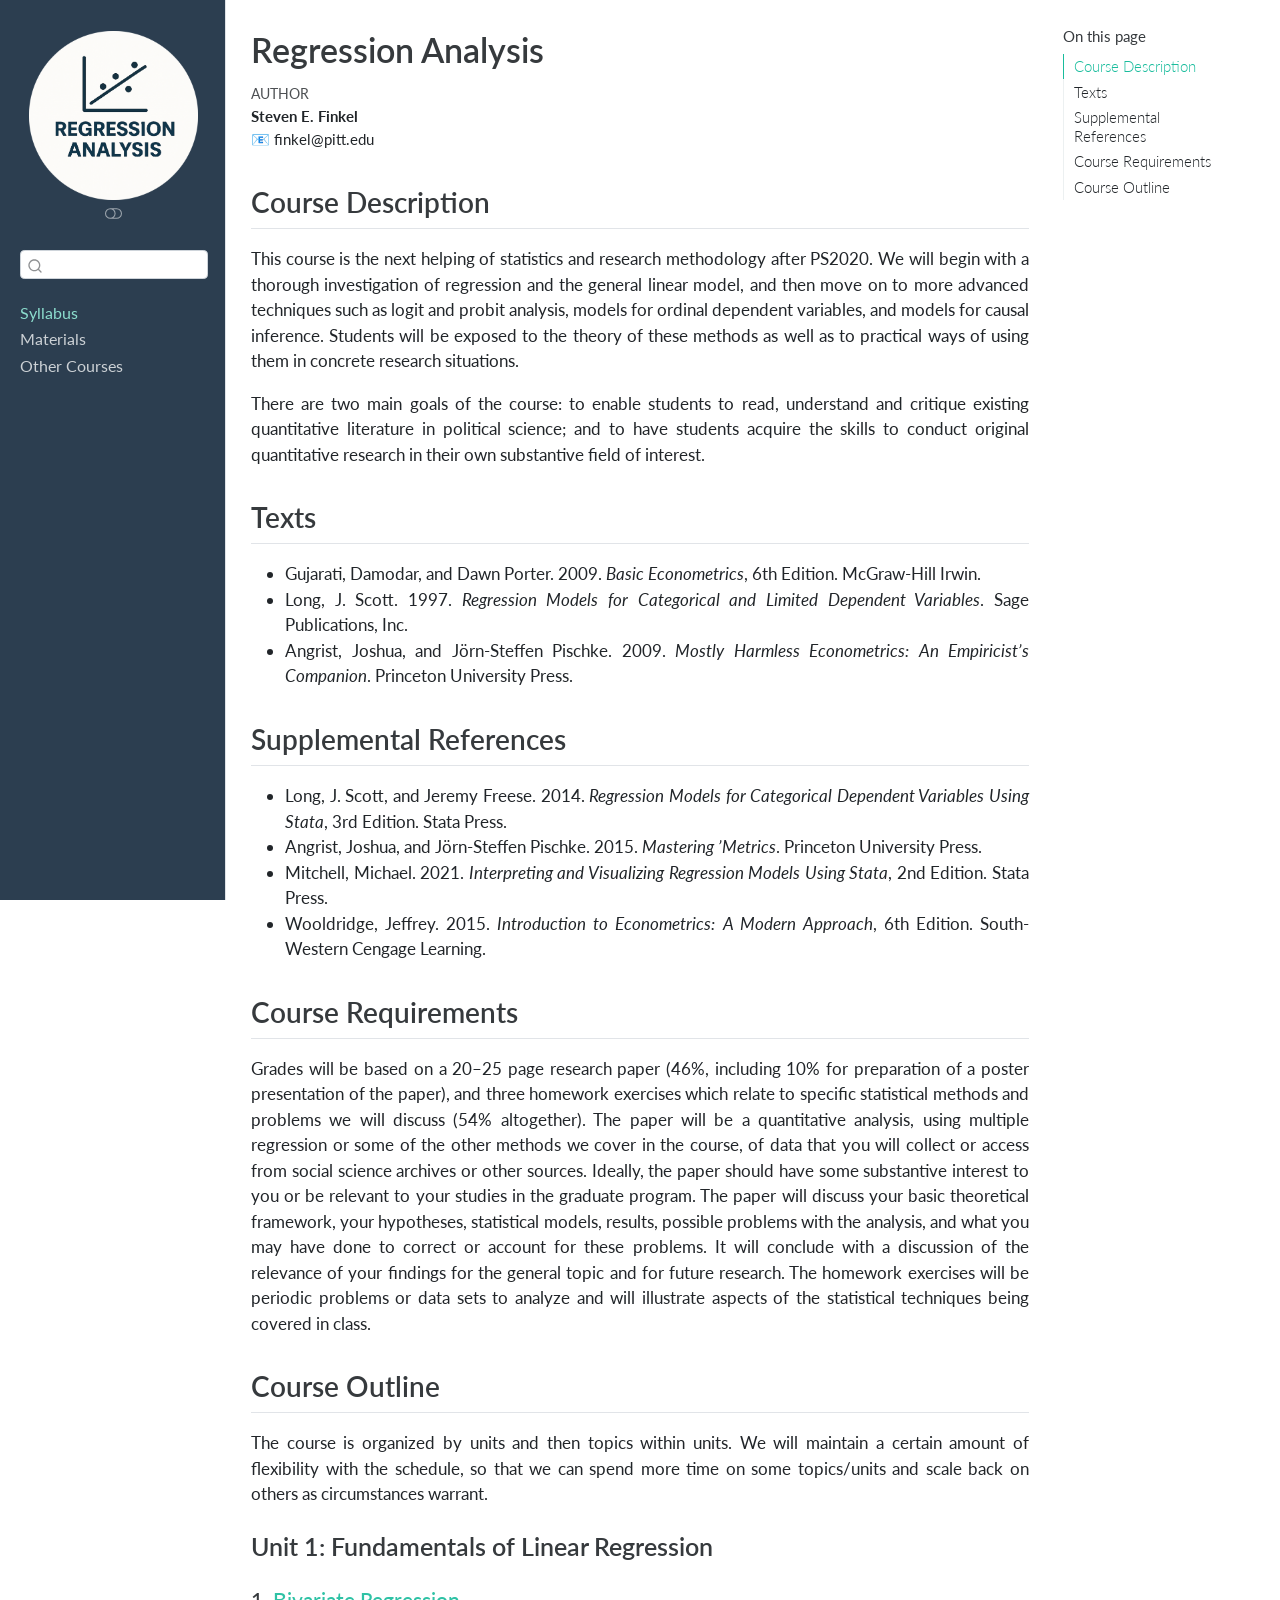
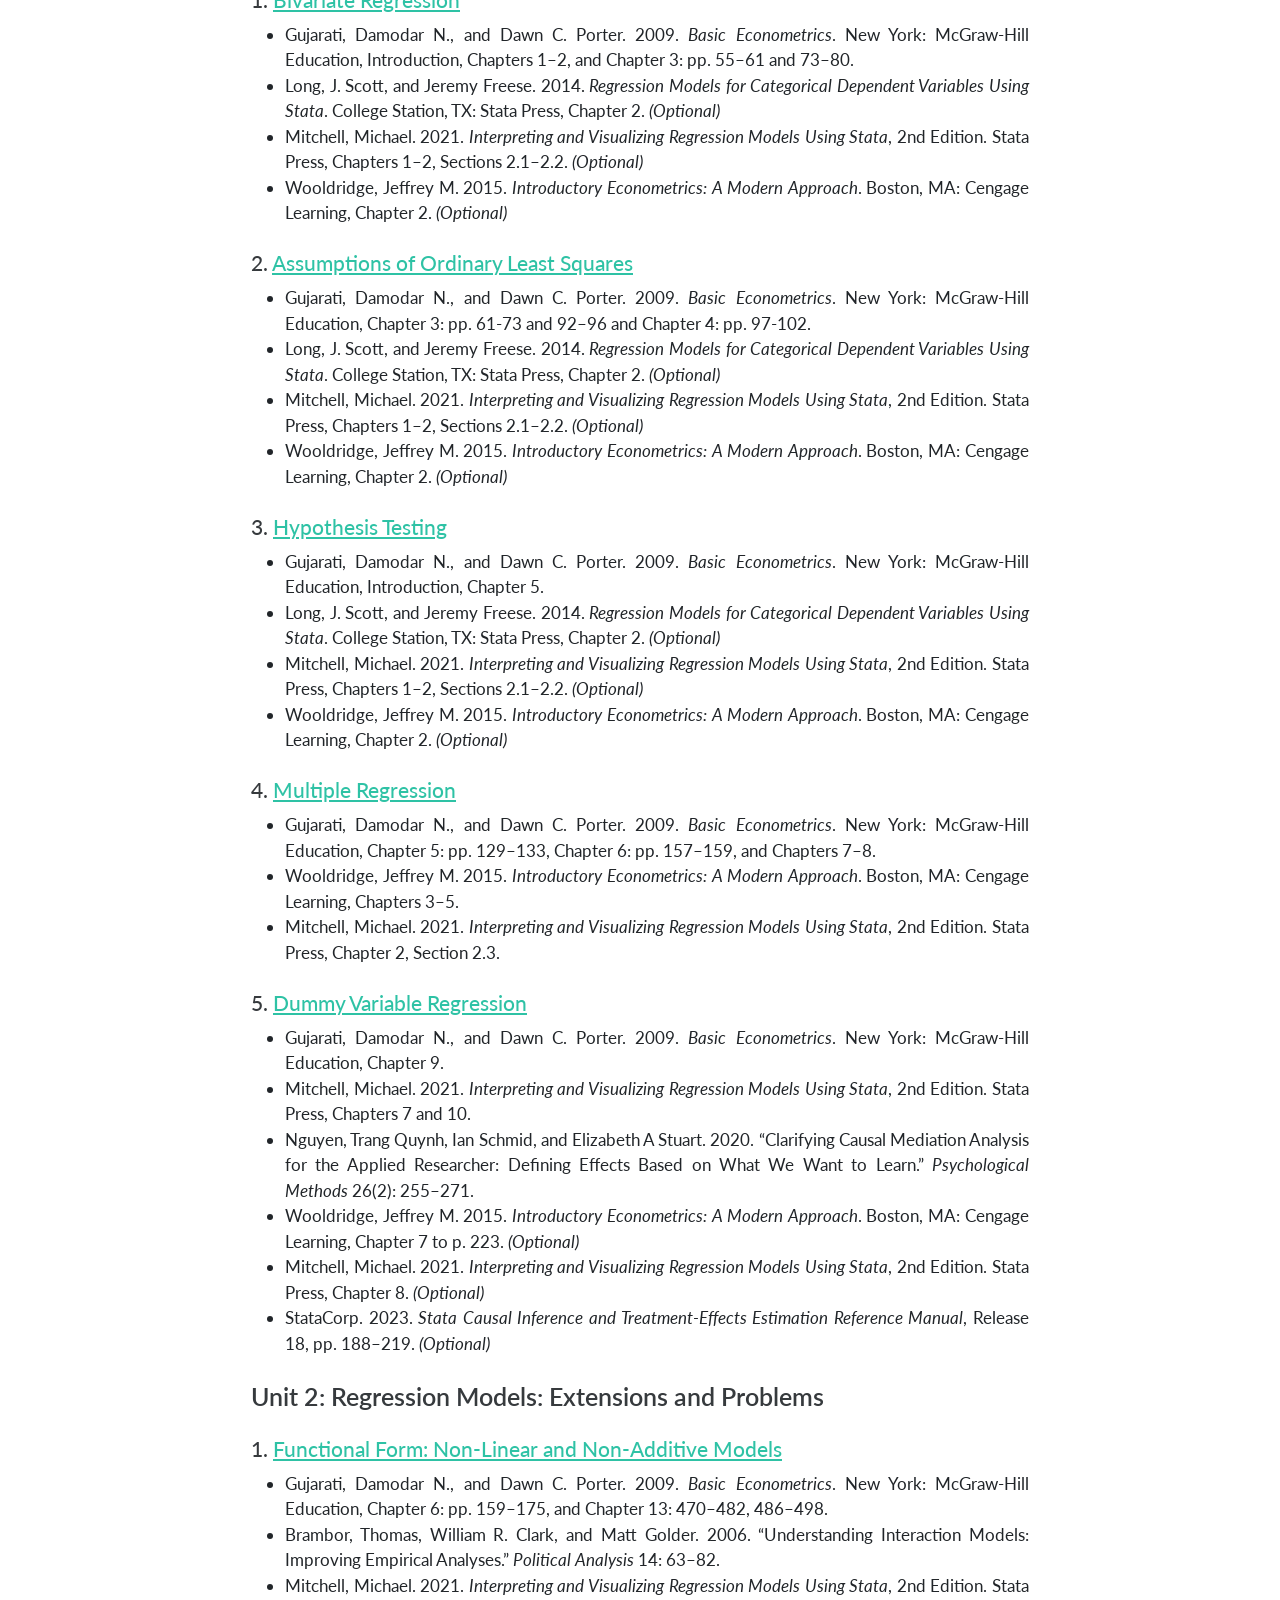
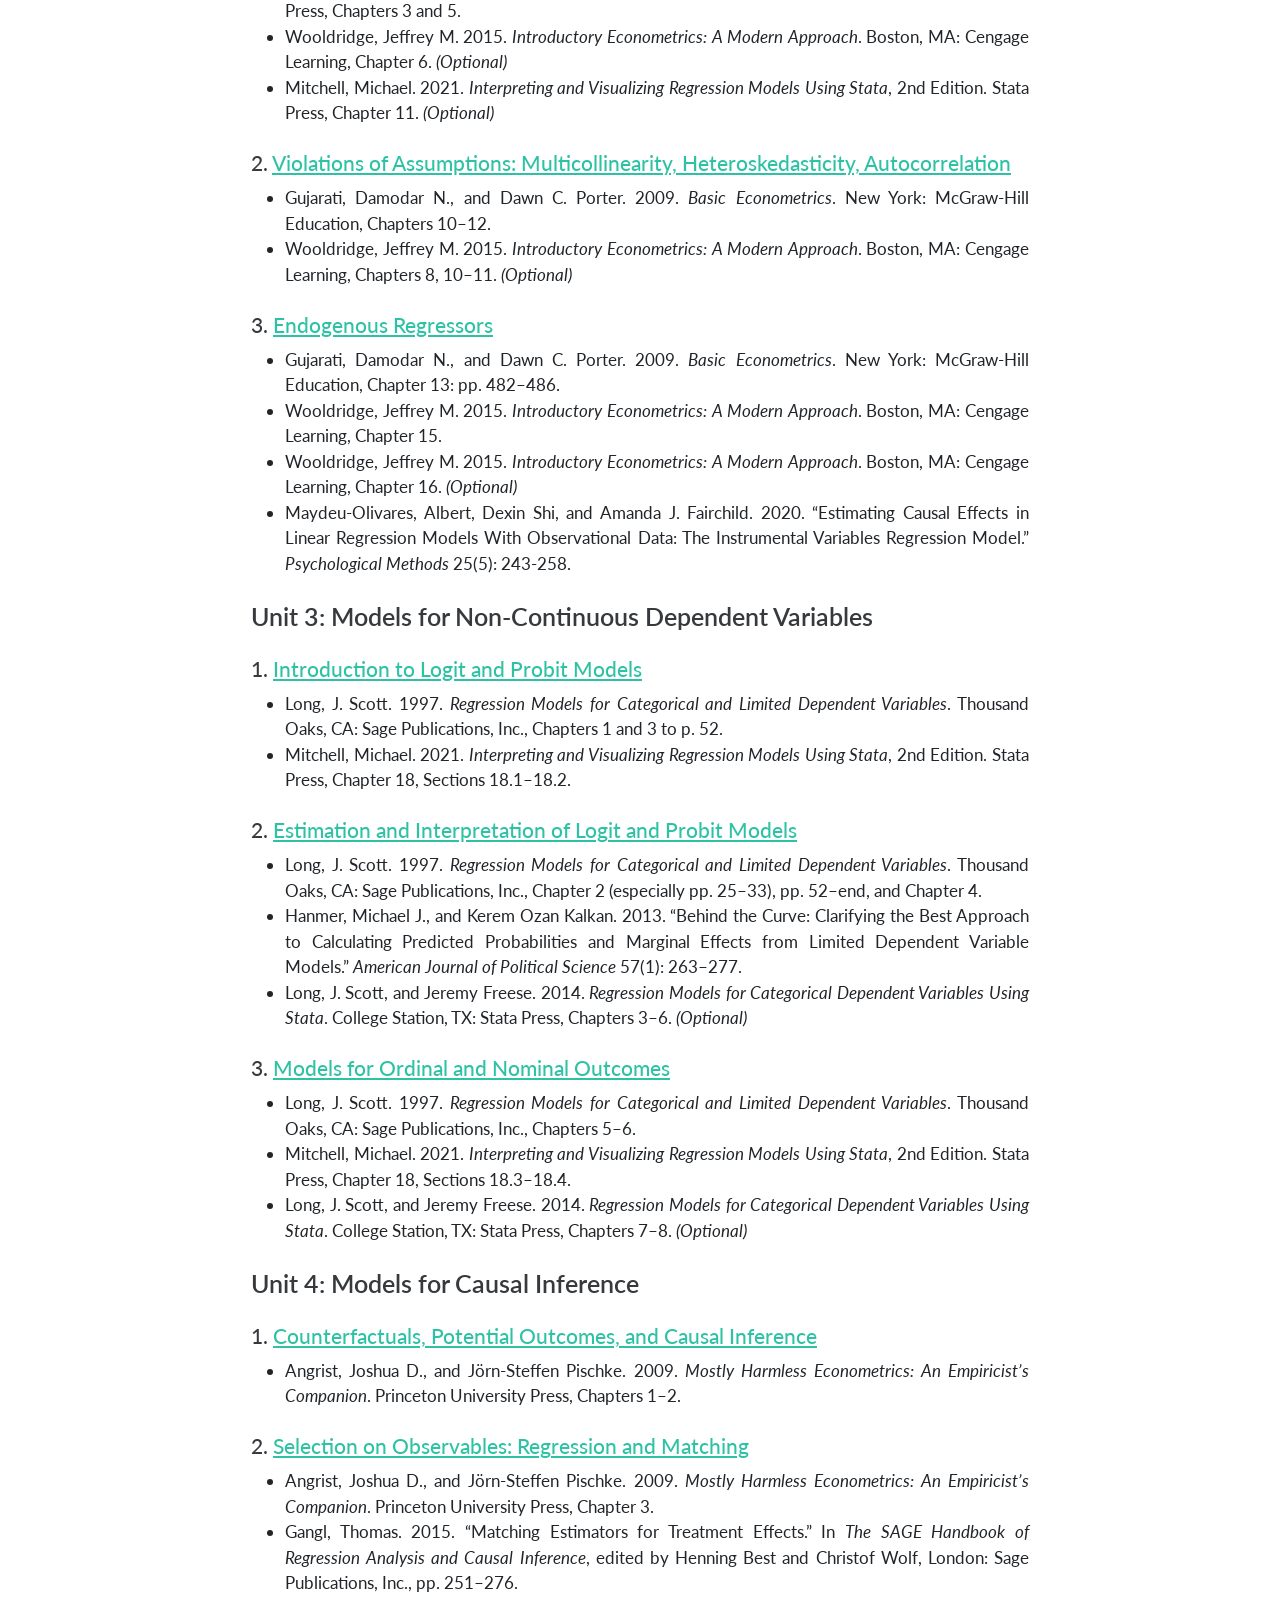
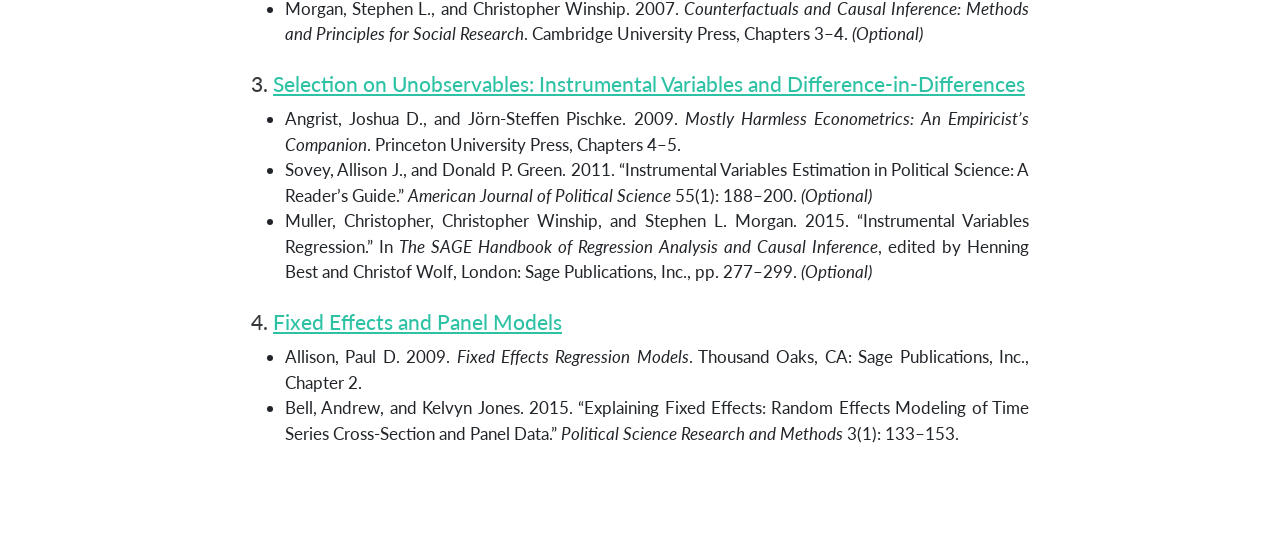
==== docs/index.html @ 77b8e72f "feat: publish course page and materials structure" ====
<!DOCTYPE html>
<html xmlns="http://www.w3.org/1999/xhtml" lang="en" xml:lang="en"><head>

<meta charset="utf-8">
<meta name="generator" content="quarto-1.3.353">

<meta name="viewport" content="width=device-width, initial-scale=1.0, user-scalable=yes">

<meta name="author" content="Steven E. Finkel 📧 finkel@pitt.edu">

<title>Regression Analysis</title>
<style>
code{white-space: pre-wrap;}
span.smallcaps{font-variant: small-caps;}
div.columns{display: flex; gap: min(4vw, 1.5em);}
div.column{flex: auto; overflow-x: auto;}
div.hanging-indent{margin-left: 1.5em; text-indent: -1.5em;}
ul.task-list{list-style: none;}
ul.task-list li input[type="checkbox"] {
  width: 0.8em;
  margin: 0 0.8em 0.2em -1em; /* quarto-specific, see https://github.com/quarto-dev/quarto-cli/issues/4556 */ 
  vertical-align: middle;
}
</style>


<script src="site_libs/quarto-nav/quarto-nav.js"></script>
<script src="site_libs/clipboard/clipboard.min.js"></script>
<script src="site_libs/quarto-search/autocomplete.umd.js"></script>
<script src="site_libs/quarto-search/fuse.min.js"></script>
<script src="site_libs/quarto-search/quarto-search.js"></script>
<meta name="quarto:offset" content="./">
<script src="site_libs/quarto-html/quarto.js"></script>
<script src="site_libs/quarto-html/popper.min.js"></script>
<script src="site_libs/quarto-html/tippy.umd.min.js"></script>
<link href="site_libs/quarto-html/tippy.css" rel="stylesheet">
<link href="site_libs/quarto-html/quarto-syntax-highlighting.css" rel="stylesheet" class="quarto-color-scheme" id="quarto-text-highlighting-styles">
<link href="site_libs/quarto-html/quarto-syntax-highlighting-dark.css" rel="prefetch" class="quarto-color-scheme quarto-color-alternate" id="quarto-text-highlighting-styles">
<script src="site_libs/bootstrap/bootstrap.min.js"></script>
<link href="site_libs/bootstrap/bootstrap-icons.css" rel="stylesheet">
<link href="site_libs/bootstrap/bootstrap.min.css" rel="stylesheet" class="quarto-color-scheme" id="quarto-bootstrap" data-mode="light">
<link href="site_libs/bootstrap/bootstrap-dark.min.css" rel="prefetch" class="quarto-color-scheme quarto-color-alternate" id="quarto-bootstrap" data-mode="dark">
<script id="quarto-search-options" type="application/json">{
  "location": "sidebar",
  "copy-button": false,
  "collapse-after": 3,
  "panel-placement": "start",
  "type": "textbox",
  "limit": 20,
  "language": {
    "search-no-results-text": "No results",
    "search-matching-documents-text": "matching documents",
    "search-copy-link-title": "Copy link to search",
    "search-hide-matches-text": "Hide additional matches",
    "search-more-match-text": "more match in this document",
    "search-more-matches-text": "more matches in this document",
    "search-clear-button-title": "Clear",
    "search-detached-cancel-button-title": "Cancel",
    "search-submit-button-title": "Submit"
  }
}</script>


<link rel="stylesheet" href="styles.css">
</head>

<body class="nav-sidebar docked">

<div id="quarto-search-results"></div>
  <header id="quarto-header" class="headroom fixed-top">
  <nav class="quarto-secondary-nav">
    <div class="container-fluid d-flex">
      <button type="button" class="quarto-btn-toggle btn" data-bs-toggle="collapse" data-bs-target="#quarto-sidebar,#quarto-sidebar-glass" aria-controls="quarto-sidebar" aria-expanded="false" aria-label="Toggle sidebar navigation" onclick="if (window.quartoToggleHeadroom) { window.quartoToggleHeadroom(); }">
        <i class="bi bi-layout-text-sidebar-reverse"></i>
      </button>
      <nav class="quarto-page-breadcrumbs" aria-label="breadcrumb"><ol class="breadcrumb"><li class="breadcrumb-item"><a href="./syllabus.html">Syllabus</a></li></ol></nav>
      <a class="flex-grow-1" role="button" data-bs-toggle="collapse" data-bs-target="#quarto-sidebar,#quarto-sidebar-glass" aria-controls="quarto-sidebar" aria-expanded="false" aria-label="Toggle sidebar navigation" onclick="if (window.quartoToggleHeadroom) { window.quartoToggleHeadroom(); }">      
      </a>
      <button type="button" class="btn quarto-search-button" aria-label="Search" onclick="window.quartoOpenSearch();">
        <i class="bi bi-search"></i>
      </button>
    </div>
  </nav>
</header>
<!-- content -->
<div id="quarto-content" class="quarto-container page-columns page-rows-contents page-layout-full">
<!-- sidebar -->
  <nav id="quarto-sidebar" class="sidebar collapse collapse-horizontal sidebar-navigation docked overflow-auto">
    <div class="pt-lg-2 mt-2 text-center sidebar-header">
      <a href="./index.html" class="sidebar-logo-link">
      <img src="./images/ps2030_logo-modified.png" alt="" class="sidebar-logo py-0 d-lg-inline d-none">
      </a>
      <div class="sidebar-tools-main">
  <a href="" class="quarto-color-scheme-toggle quarto-navigation-tool  px-1" onclick="window.quartoToggleColorScheme(); return false;" title="Toggle dark mode"><i class="bi"></i></a>
</div>
      </div>
        <div class="mt-2 flex-shrink-0 align-items-center">
        <div class="sidebar-search">
        <div id="quarto-search" class="" title="Search"></div>
        </div>
        </div>
    <div class="sidebar-menu-container"> 
    <ul class="list-unstyled mt-1">
        <li class="sidebar-item">
  <div class="sidebar-item-container"> 
  <a href="./syllabus.html" class="sidebar-item-text sidebar-link active">
 <span class="menu-text">Syllabus</span></a>
  </div>
</li>
        <li class="sidebar-item">
  <div class="sidebar-item-container"> 
  <a href="./materials.html" class="sidebar-item-text sidebar-link">
 <span class="menu-text">Materials</span></a>
  </div>
</li>
        <li class="sidebar-item">
  <div class="sidebar-item-container"> 
  <a href="https://finkel-s.github.io/teaching.html" class="sidebar-item-text sidebar-link">
 <span class="menu-text">Other Courses</span></a>
  </div>
</li>
    </ul>
    </div>
</nav>
<div id="quarto-sidebar-glass" data-bs-toggle="collapse" data-bs-target="#quarto-sidebar,#quarto-sidebar-glass"></div>
<!-- margin-sidebar -->
    <div id="quarto-margin-sidebar" class="sidebar margin-sidebar">
        <nav id="TOC" role="doc-toc" class="toc-active">
    <h2 id="toc-title">On this page</h2>
   
  <ul class="collapse">
  <li><a href="#course-description" id="toc-course-description" class="nav-link active" data-scroll-target="#course-description">Course Description</a></li>
  <li><a href="#texts" id="toc-texts" class="nav-link" data-scroll-target="#texts">Texts</a></li>
  <li><a href="#supplemental-references" id="toc-supplemental-references" class="nav-link" data-scroll-target="#supplemental-references">Supplemental References</a></li>
  <li><a href="#course-requirements" id="toc-course-requirements" class="nav-link" data-scroll-target="#course-requirements">Course Requirements</a></li>
  <li><a href="#course-outline" id="toc-course-outline" class="nav-link" data-scroll-target="#course-outline">Course Outline</a></li>
  </ul>
</nav>
    </div>
<!-- main -->
<main class="content column-body" id="quarto-document-content">

<header id="title-block-header" class="quarto-title-block default">
<div class="quarto-title">
<h1 class="title">Regression Analysis</h1>
</div>



<div class="quarto-title-meta">

    <div>
    <div class="quarto-title-meta-heading">Author</div>
    <div class="quarto-title-meta-contents">
             <p><a href="https://finkel-s.github.io/about.html" target="_blank"><strong>Steven E. Finkel</strong></a><br><a href="mailto:finkel@pitt.edu">📧 finkel@pitt.edu</a> </p>
          </div>
  </div>
    
  
    
  </div>
  

</header>

<section id="course-description" class="level2">
<h2 data-anchor-id="course-description">Course Description</h2>
<div class="justify-text">
<p>This course is the next helping of statistics and research methodology after PS2020. We will begin with a thorough investigation of regression and the general linear model, and then move on to more advanced techniques such as logit and probit analysis, models for ordinal dependent variables, and models for causal inference. Students will be exposed to the theory of these methods as well as to practical ways of using them in concrete research situations.</p>
<p>There are two main goals of the course: to enable students to read, understand and critique existing quantitative literature in political science; and to have students acquire the skills to conduct original quantitative research in their own substantive field of interest.</p>
</div>
</section>
<section id="texts" class="level2">
<h2 data-anchor-id="texts">Texts</h2>
<div class="justify-text">
<ul>
<li>Gujarati, Damodar, and Dawn Porter. 2009. <em>Basic Econometrics</em>, 6th Edition. McGraw-Hill Irwin.</li>
<li>Long, J. Scott. 1997. <em>Regression Models for Categorical and Limited Dependent Variables</em>. Sage Publications, Inc.</li>
<li>Angrist, Joshua, and Jörn-Steffen Pischke. 2009. <em>Mostly Harmless Econometrics: An Empiricist’s Companion</em>. Princeton University Press.</li>
</ul>
</div>
</section>
<section id="supplemental-references" class="level2">
<h2 data-anchor-id="supplemental-references">Supplemental References</h2>
<div class="justify-text">
<ul>
<li>Long, J. Scott, and Jeremy Freese. 2014. <em>Regression Models for Categorical Dependent Variables Using Stata</em>, 3rd Edition. Stata Press.</li>
<li>Angrist, Joshua, and Jörn-Steffen Pischke. 2015. <em>Mastering ’Metrics</em>. Princeton University Press.</li>
<li>Mitchell, Michael. 2021. <em>Interpreting and Visualizing Regression Models Using Stata</em>, 2nd Edition. Stata Press.</li>
<li>Wooldridge, Jeffrey. 2015. <em>Introduction to Econometrics: A Modern Approach</em>, 6th Edition. South-Western Cengage Learning.</li>
</ul>
</div>
</section>
<section id="course-requirements" class="level2">
<h2 data-anchor-id="course-requirements">Course Requirements</h2>
<div class="justify-text">
<p>Grades will be based on a 20–25 page research paper (46%, including 10% for preparation of a poster presentation of the paper), and three homework exercises which relate to specific statistical methods and problems we will discuss (54% altogether). The paper will be a quantitative analysis, using multiple regression or some of the other methods we cover in the course, of data that you will collect or access from social science archives or other sources. Ideally, the paper should have some substantive interest to you or be relevant to your studies in the graduate program. The paper will discuss your basic theoretical framework, your hypotheses, statistical models, results, possible problems with the analysis, and what you may have done to correct or account for these problems. It will conclude with a discussion of the relevance of your findings for the general topic and for future research. The homework exercises will be periodic problems or data sets to analyze and will illustrate aspects of the statistical techniques being covered in class.</p>
</div>
</section>
<section id="course-outline" class="level2">
<h2 data-anchor-id="course-outline">Course Outline</h2>
<div class="justify-text">
<p>The course is organized by units and then topics within units. We will maintain a certain amount of flexibility with the schedule, so that we can spend more time on some topics/units and scale back on others as circumstances warrant.</p>
<section id="unit-1-fundamentals-of-linear-regression" class="level3">
<h3 data-anchor-id="unit-1-fundamentals-of-linear-regression">Unit 1: Fundamentals of Linear Regression</h3>
<section id="bivariate-regression" class="level4">
<h4 data-anchor-id="bivariate-regression">1. <a href="materials.html#bivariate-regression">Bivariate Regression</a></h4>
<ul>
<li>Gujarati, Damodar N., and Dawn C. Porter. 2009. <em>Basic Econometrics</em>. New York: McGraw-Hill Education, Introduction, Chapters 1–2, and Chapter 3: pp.&nbsp;55–61 and 73–80.&nbsp;</li>
<li>Long, J. Scott, and Jeremy Freese. 2014. <em>Regression Models for Categorical Dependent Variables Using Stata</em>. College Station, TX: Stata Press, Chapter 2. <em>(Optional)</em><br>
</li>
<li>Mitchell, Michael. 2021. <em>Interpreting and Visualizing Regression Models Using Stata</em>, 2nd Edition. Stata Press, Chapters 1–2, Sections 2.1–2.2. <em>(Optional)</em><br>
</li>
<li>Wooldridge, Jeffrey M. 2015. <em>Introductory Econometrics: A Modern Approach</em>. Boston, MA: Cengage Learning, Chapter 2. <em>(Optional)</em></li>
</ul>
</section>
<section id="assumptions-of-ordinary-least-squares" class="level4">
<h4 data-anchor-id="assumptions-of-ordinary-least-squares">2. <a href="materials.html#ols-assumptions">Assumptions of Ordinary Least Squares</a></h4>
<ul>
<li>Gujarati, Damodar N., and Dawn C. Porter. 2009. <em>Basic Econometrics</em>. New York: McGraw-Hill Education, Chapter 3: pp.&nbsp;61-73 and 92–96 and Chapter 4: pp.&nbsp;97-102.<br>
</li>
<li>Long, J. Scott, and Jeremy Freese. 2014. <em>Regression Models for Categorical Dependent Variables Using Stata</em>. College Station, TX: Stata Press, Chapter 2. <em>(Optional)</em><br>
</li>
<li>Mitchell, Michael. 2021. <em>Interpreting and Visualizing Regression Models Using Stata</em>, 2nd Edition. Stata Press, Chapters 1–2, Sections 2.1–2.2. <em>(Optional)</em><br>
</li>
<li>Wooldridge, Jeffrey M. 2015. <em>Introductory Econometrics: A Modern Approach</em>. Boston, MA: Cengage Learning, Chapter 2. <em>(Optional)</em></li>
</ul>
</section>
<section id="hypothesis-testing" class="level4">
<h4 data-anchor-id="hypothesis-testing">3. <a href="materials.html#hypothesis-testing">Hypothesis Testing</a></h4>
<ul>
<li>Gujarati, Damodar N., and Dawn C. Porter. 2009. <em>Basic Econometrics</em>. New York: McGraw-Hill Education, Introduction, Chapter 5.<br>
</li>
<li>Long, J. Scott, and Jeremy Freese. 2014. <em>Regression Models for Categorical Dependent Variables Using Stata</em>. College Station, TX: Stata Press, Chapter 2. <em>(Optional)</em><br>
</li>
<li>Mitchell, Michael. 2021. <em>Interpreting and Visualizing Regression Models Using Stata</em>, 2nd Edition. Stata Press, Chapters 1–2, Sections 2.1–2.2. <em>(Optional)</em><br>
</li>
<li>Wooldridge, Jeffrey M. 2015. <em>Introductory Econometrics: A Modern Approach</em>. Boston, MA: Cengage Learning, Chapter 2. <em>(Optional)</em></li>
</ul>
</section>
<section id="multiple-regression" class="level4">
<h4 data-anchor-id="multiple-regression">4. <a href="materials.html#multiple-regression">Multiple Regression</a></h4>
<ul>
<li>Gujarati, Damodar N., and Dawn C. Porter. 2009. <em>Basic Econometrics</em>. New York: McGraw-Hill Education, Chapter 5: pp.&nbsp;129–133, Chapter 6: pp.&nbsp;157–159, and Chapters 7–8.&nbsp;</li>
<li>Wooldridge, Jeffrey M. 2015. <em>Introductory Econometrics: A Modern Approach</em>. Boston, MA: Cengage Learning, Chapters 3–5.&nbsp;</li>
<li>Mitchell, Michael. 2021. <em>Interpreting and Visualizing Regression Models Using Stata</em>, 2nd Edition. Stata Press, Chapter 2, Section 2.3.</li>
</ul>
</section>
<section id="dummy-variable-regression" class="level4">
<h4 data-anchor-id="dummy-variable-regression">5. <a href="materials.html#dummy-variable-regression">Dummy Variable Regression</a></h4>
<ul>
<li>Gujarati, Damodar N., and Dawn C. Porter. 2009. <em>Basic Econometrics</em>. New York: McGraw-Hill Education, Chapter 9.&nbsp;</li>
<li>Mitchell, Michael. 2021. <em>Interpreting and Visualizing Regression Models Using Stata</em>, 2nd Edition. Stata Press, Chapters 7 and 10.&nbsp;</li>
<li>Nguyen, Trang Quynh, Ian Schmid, and Elizabeth A Stuart. 2020. “Clarifying Causal Mediation Analysis for the Applied Researcher: Defining Effects Based on What We Want to Learn.” <em>Psychological Methods</em> 26(2): 255–271.&nbsp;</li>
<li>Wooldridge, Jeffrey M. 2015. <em>Introductory Econometrics: A Modern Approach</em>. Boston, MA: Cengage Learning, Chapter 7 to p.&nbsp;223. <em>(Optional)</em>&nbsp;</li>
<li>Mitchell, Michael. 2021. <em>Interpreting and Visualizing Regression Models Using Stata</em>, 2nd Edition. Stata Press, Chapter 8. <em>(Optional)</em>&nbsp;</li>
<li>StataCorp. 2023. <em>Stata Causal Inference and Treatment-Effects Estimation Reference Manual</em>, Release 18, pp.&nbsp;188–219. <em>(Optional)</em></li>
</ul>
</section>
</section>
<section id="unit-2-regression-models-extensions-and-problems" class="level3">
<h3 data-anchor-id="unit-2-regression-models-extensions-and-problems">Unit 2: Regression Models: Extensions and Problems</h3>
<section id="functional-form-non-linear-and-non-additive-models" class="level4">
<h4 data-anchor-id="functional-form-non-linear-and-non-additive-models">1. <a href="materials.html#functional-form">Functional Form: Non-Linear and Non-Additive Models</a></h4>
<ul>
<li>Gujarati, Damodar N., and Dawn C. Porter. 2009. <em>Basic Econometrics</em>. New York: McGraw-Hill Education, Chapter 6: pp.&nbsp;159–175, and Chapter 13: 470–482, 486–498.<br>
</li>
<li>Brambor, Thomas, William R. Clark, and Matt Golder. 2006. “Understanding Interaction Models: Improving Empirical Analyses.” <em>Political Analysis</em> 14: 63–82.&nbsp;</li>
<li>Mitchell, Michael. 2021. <em>Interpreting and Visualizing Regression Models Using Stata</em>, 2nd Edition. Stata Press, Chapters 3 and 5.&nbsp;</li>
<li>Wooldridge, Jeffrey M. 2015. <em>Introductory Econometrics: A Modern Approach</em>. Boston, MA: Cengage Learning, Chapter 6. <em>(Optional)</em>&nbsp;</li>
<li>Mitchell, Michael. 2021. <em>Interpreting and Visualizing Regression Models Using Stata</em>, 2nd Edition. Stata Press, Chapter 11. <em>(Optional)</em></li>
</ul>
</section>
<section id="violations-of-assumptions-multicollinearity-heteroskedasticity-autocorrelation" class="level4">
<h4 data-anchor-id="violations-of-assumptions-multicollinearity-heteroskedasticity-autocorrelation">2. <a href="materials.html#violations-of-assumptions">Violations of Assumptions: Multicollinearity, Heteroskedasticity, Autocorrelation</a></h4>
<ul>
<li>Gujarati, Damodar N., and Dawn C. Porter. 2009. <em>Basic Econometrics</em>. New York: McGraw-Hill Education, Chapters 10–12.&nbsp;</li>
<li>Wooldridge, Jeffrey M. 2015. <em>Introductory Econometrics: A Modern Approach</em>. Boston, MA: Cengage Learning, Chapters 8, 10–11. <em>(Optional)</em></li>
</ul>
</section>
<section id="endogenous-regressors" class="level4">
<h4 data-anchor-id="endogenous-regressors">3. <a href="materials.html#endogenous-regressors">Endogenous Regressors</a></h4>
<ul>
<li>Gujarati, Damodar N., and Dawn C. Porter. 2009. <em>Basic Econometrics</em>. New York: McGraw-Hill Education, Chapter 13: pp.&nbsp;482–486.&nbsp;<br>
</li>
<li>Wooldridge, Jeffrey M. 2015. <em>Introductory Econometrics: A Modern Approach</em>. Boston, MA: Cengage Learning, Chapter 15.&nbsp;</li>
<li>Wooldridge, Jeffrey M. 2015. <em>Introductory Econometrics: A Modern Approach</em>. Boston, MA: Cengage Learning, Chapter 16. <em>(Optional)</em>&nbsp;</li>
<li>Maydeu-Olivares, Albert, Dexin Shi, and Amanda J. Fairchild. 2020. “Estimating Causal Effects in Linear Regression Models With Observational Data: The Instrumental Variables Regression Model.” <em>Psychological Methods</em> 25(5): 243-258.</li>
</ul>
</section>
</section>
<section id="unit-3-models-for-non-continuous-dependent-variables" class="level3">
<h3 data-anchor-id="unit-3-models-for-non-continuous-dependent-variables">Unit 3: Models for Non-Continuous Dependent Variables</h3>
<section id="introduction-to-logit-and-probit-models" class="level4">
<h4 data-anchor-id="introduction-to-logit-and-probit-models">1. <a href="materials.html#logit-probit-intro">Introduction to Logit and Probit Models</a></h4>
<ul>
<li>Long, J. Scott. 1997. <em>Regression Models for Categorical and Limited Dependent Variables</em>. Thousand Oaks, CA: Sage Publications, Inc., Chapters 1 and 3 to p.&nbsp;52.&nbsp;</li>
<li>Mitchell, Michael. 2021. <em>Interpreting and Visualizing Regression Models Using Stata</em>, 2nd Edition. Stata Press, Chapter 18, Sections 18.1–18.2.</li>
</ul>
</section>
<section id="estimation-and-interpretation-of-logit-and-probit-models" class="level4">
<h4 data-anchor-id="estimation-and-interpretation-of-logit-and-probit-models">2. <a href="materials.html#logit-probit-interpretation">Estimation and Interpretation of Logit and Probit Models</a></h4>
<ul>
<li>Long, J. Scott. 1997. <em>Regression Models for Categorical and Limited Dependent Variables</em>. Thousand Oaks, CA: Sage Publications, Inc., Chapter 2 (especially pp.&nbsp;25–33), pp.&nbsp;52–end, and Chapter 4.&nbsp;</li>
<li>Hanmer, Michael J., and Kerem Ozan Kalkan. 2013. “Behind the Curve: Clarifying the Best Approach to Calculating Predicted Probabilities and Marginal Effects from Limited Dependent Variable Models.” <em>American Journal of Political Science</em> 57(1): 263–277.&nbsp;</li>
<li>Long, J. Scott, and Jeremy Freese. 2014. <em>Regression Models for Categorical Dependent Variables Using Stata</em>. College Station, TX: Stata Press, Chapters 3–6. <em>(Optional)</em></li>
</ul>
</section>
<section id="models-for-ordinal-and-nominal-outcomes" class="level4">
<h4 data-anchor-id="models-for-ordinal-and-nominal-outcomes">3. <a href="materials.html#ordinal-nominal">Models for Ordinal and Nominal Outcomes</a></h4>
<ul>
<li>Long, J. Scott. 1997. <em>Regression Models for Categorical and Limited Dependent Variables</em>. Thousand Oaks, CA: Sage Publications, Inc., Chapters 5–6.&nbsp;</li>
<li>Mitchell, Michael. 2021. <em>Interpreting and Visualizing Regression Models Using Stata</em>, 2nd Edition. Stata Press, Chapter 18, Sections 18.3–18.4.&nbsp;</li>
<li>Long, J. Scott, and Jeremy Freese. 2014. <em>Regression Models for Categorical Dependent Variables Using Stata</em>. College Station, TX: Stata Press, Chapters 7–8. <em>(Optional)</em></li>
</ul>
</section>
</section>
<section id="unit-4-models-for-causal-inference" class="level3">
<h3 data-anchor-id="unit-4-models-for-causal-inference">Unit 4: Models for Causal Inference</h3>
<section id="counterfactuals-potential-outcomes-and-causal-inference" class="level4">
<h4 data-anchor-id="counterfactuals-potential-outcomes-and-causal-inference">1. <a href="materials.html#causal-inference-intro">Counterfactuals, Potential Outcomes, and Causal Inference</a></h4>
<ul>
<li>Angrist, Joshua D., and Jörn-Steffen Pischke. 2009. <em>Mostly Harmless Econometrics: An Empiricist’s Companion</em>. Princeton University Press, Chapters 1–2.</li>
</ul>
</section>
<section id="selection-on-observables-regression-and-matching" class="level4">
<h4 data-anchor-id="selection-on-observables-regression-and-matching">2. <a href="materials.html#observables-matching">Selection on Observables: Regression and Matching</a></h4>
<ul>
<li>Angrist, Joshua D., and Jörn-Steffen Pischke. 2009. <em>Mostly Harmless Econometrics: An Empiricist’s Companion</em>. Princeton University Press, Chapter 3.&nbsp;</li>
<li>Gangl, Thomas. 2015. “Matching Estimators for Treatment Effects.” In <em>The SAGE Handbook of Regression Analysis and Causal Inference</em>, edited by Henning Best and Christof Wolf, London: Sage Publications, Inc., pp.&nbsp;251–276.&nbsp;</li>
<li>Morgan, Stephen L., and Christopher Winship. 2007. <em>Counterfactuals and Causal Inference: Methods and Principles for Social Research</em>. Cambridge University Press, Chapters 3–4. <em>(Optional)</em></li>
</ul>
</section>
<section id="selection-on-unobservables-instrumental-variables-and-difference-in-differences" class="level4">
<h4 data-anchor-id="selection-on-unobservables-instrumental-variables-and-difference-in-differences">3. <a href="materials.html#unobservables-iv-did">Selection on Unobservables: Instrumental Variables and Difference-in-Differences</a></h4>
<ul>
<li>Angrist, Joshua D., and Jörn-Steffen Pischke. 2009. <em>Mostly Harmless Econometrics: An Empiricist’s Companion</em>. Princeton University Press, Chapters 4–5.&nbsp;</li>
<li>Sovey, Allison J., and Donald P. Green. 2011. “Instrumental Variables Estimation in Political Science: A Reader’s Guide.” <em>American Journal of Political Science</em> 55(1): 188–200. <em>(Optional)</em>&nbsp;</li>
<li>Muller, Christopher, Christopher Winship, and Stephen L. Morgan. 2015. “Instrumental Variables Regression.” In <em>The SAGE Handbook of Regression Analysis and Causal Inference</em>, edited by Henning Best and Christof Wolf, London: Sage Publications, Inc., pp.&nbsp;277–299. <em>(Optional)</em></li>
</ul>
</section>
<section id="fixed-effects-and-panel-models" class="level4">
<h4 data-anchor-id="fixed-effects-and-panel-models">4. <a href="materials.html#fixed-effects-panel">Fixed Effects and Panel Models</a></h4>
<ul>
<li>Allison, Paul D. 2009. <em>Fixed Effects Regression Models</em>. Thousand Oaks, CA: Sage Publications, Inc., Chapter 2.&nbsp;</li>
<li>Bell, Andrew, and Kelvyn Jones. 2015. “Explaining Fixed Effects: Random Effects Modeling of Time Series Cross-Section and Panel Data.” <em>Political Science Research and Methods</em> 3(1): 133–153.</li>
</ul>
</section>
</section>
</div>


</section>

</main> <!-- /main -->
<script id="quarto-html-after-body" type="application/javascript">
window.document.addEventListener("DOMContentLoaded", function (event) {
  const toggleBodyColorMode = (bsSheetEl) => {
    const mode = bsSheetEl.getAttribute("data-mode");
    const bodyEl = window.document.querySelector("body");
    if (mode === "dark") {
      bodyEl.classList.add("quarto-dark");
      bodyEl.classList.remove("quarto-light");
    } else {
      bodyEl.classList.add("quarto-light");
      bodyEl.classList.remove("quarto-dark");
    }
  }
  const toggleBodyColorPrimary = () => {
    const bsSheetEl = window.document.querySelector("link#quarto-bootstrap");
    if (bsSheetEl) {
      toggleBodyColorMode(bsSheetEl);
    }
  }
  toggleBodyColorPrimary();  
  const disableStylesheet = (stylesheets) => {
    for (let i=0; i < stylesheets.length; i++) {
      const stylesheet = stylesheets[i];
      stylesheet.rel = 'prefetch';
    }
  }
  const enableStylesheet = (stylesheets) => {
    for (let i=0; i < stylesheets.length; i++) {
      const stylesheet = stylesheets[i];
      stylesheet.rel = 'stylesheet';
    }
  }
  const manageTransitions = (selector, allowTransitions) => {
    const els = window.document.querySelectorAll(selector);
    for (let i=0; i < els.length; i++) {
      const el = els[i];
      if (allowTransitions) {
        el.classList.remove('notransition');
      } else {
        el.classList.add('notransition');
      }
    }
  }
  const toggleColorMode = (alternate) => {
    // Switch the stylesheets
    const alternateStylesheets = window.document.querySelectorAll('link.quarto-color-scheme.quarto-color-alternate');
    manageTransitions('#quarto-margin-sidebar .nav-link', false);
    if (alternate) {
      enableStylesheet(alternateStylesheets);
      for (const sheetNode of alternateStylesheets) {
        if (sheetNode.id === "quarto-bootstrap") {
          toggleBodyColorMode(sheetNode);
        }
      }
    } else {
      disableStylesheet(alternateStylesheets);
      toggleBodyColorPrimary();
    }
    manageTransitions('#quarto-margin-sidebar .nav-link', true);
    // Switch the toggles
    const toggles = window.document.querySelectorAll('.quarto-color-scheme-toggle');
    for (let i=0; i < toggles.length; i++) {
      const toggle = toggles[i];
      if (toggle) {
        if (alternate) {
          toggle.classList.add("alternate");     
        } else {
          toggle.classList.remove("alternate");
        }
      }
    }
    // Hack to workaround the fact that safari doesn't
    // properly recolor the scrollbar when toggling (#1455)
    if (navigator.userAgent.indexOf('Safari') > 0 && navigator.userAgent.indexOf('Chrome') == -1) {
      manageTransitions("body", false);
      window.scrollTo(0, 1);
      setTimeout(() => {
        window.scrollTo(0, 0);
        manageTransitions("body", true);
      }, 40);  
    }
  }
  const isFileUrl = () => { 
    return window.location.protocol === 'file:';
  }
  const hasAlternateSentinel = () => {  
    let styleSentinel = getColorSchemeSentinel();
    if (styleSentinel !== null) {
      return styleSentinel === "alternate";
    } else {
      return false;
    }
  }
  const setStyleSentinel = (alternate) => {
    const value = alternate ? "alternate" : "default";
    if (!isFileUrl()) {
      window.localStorage.setItem("quarto-color-scheme", value);
    } else {
      localAlternateSentinel = value;
    }
  }
  const getColorSchemeSentinel = () => {
    if (!isFileUrl()) {
      const storageValue = window.localStorage.getItem("quarto-color-scheme");
      return storageValue != null ? storageValue : localAlternateSentinel;
    } else {
      return localAlternateSentinel;
    }
  }
  let localAlternateSentinel = 'default';
  // Dark / light mode switch
  window.quartoToggleColorScheme = () => {
    // Read the current dark / light value 
    let toAlternate = !hasAlternateSentinel();
    toggleColorMode(toAlternate);
    setStyleSentinel(toAlternate);
  };
  // Ensure there is a toggle, if there isn't float one in the top right
  if (window.document.querySelector('.quarto-color-scheme-toggle') === null) {
    const a = window.document.createElement('a');
    a.classList.add('top-right');
    a.classList.add('quarto-color-scheme-toggle');
    a.href = "";
    a.onclick = function() { try { window.quartoToggleColorScheme(); } catch {} return false; };
    const i = window.document.createElement("i");
    i.classList.add('bi');
    a.appendChild(i);
    window.document.body.appendChild(a);
  }
  // Switch to dark mode if need be
  if (hasAlternateSentinel()) {
    toggleColorMode(true);
  } else {
    toggleColorMode(false);
  }
  const isCodeAnnotation = (el) => {
    for (const clz of el.classList) {
      if (clz.startsWith('code-annotation-')) {                     
        return true;
      }
    }
    return false;
  }
  const clipboard = new window.ClipboardJS('.code-copy-button', {
    text: function(trigger) {
      const codeEl = trigger.previousElementSibling.cloneNode(true);
      for (const childEl of codeEl.children) {
        if (isCodeAnnotation(childEl)) {
          childEl.remove();
        }
      }
      return codeEl.innerText;
    }
  });
  clipboard.on('success', function(e) {
    // button target
    const button = e.trigger;
    // don't keep focus
    button.blur();
    // flash "checked"
    button.classList.add('code-copy-button-checked');
    var currentTitle = button.getAttribute("title");
    button.setAttribute("title", "Copied!");
    let tooltip;
    if (window.bootstrap) {
      button.setAttribute("data-bs-toggle", "tooltip");
      button.setAttribute("data-bs-placement", "left");
      button.setAttribute("data-bs-title", "Copied!");
      tooltip = new bootstrap.Tooltip(button, 
        { trigger: "manual", 
          customClass: "code-copy-button-tooltip",
          offset: [0, -8]});
      tooltip.show();    
    }
    setTimeout(function() {
      if (tooltip) {
        tooltip.hide();
        button.removeAttribute("data-bs-title");
        button.removeAttribute("data-bs-toggle");
        button.removeAttribute("data-bs-placement");
      }
      button.setAttribute("title", currentTitle);
      button.classList.remove('code-copy-button-checked');
    }, 1000);
    // clear code selection
    e.clearSelection();
  });
  function tippyHover(el, contentFn) {
    const config = {
      allowHTML: true,
      content: contentFn,
      maxWidth: 500,
      delay: 100,
      arrow: false,
      appendTo: function(el) {
          return el.parentElement;
      },
      interactive: true,
      interactiveBorder: 10,
      theme: 'quarto',
      placement: 'bottom-start'
    };
    window.tippy(el, config); 
  }
  const noterefs = window.document.querySelectorAll('a[role="doc-noteref"]');
  for (var i=0; i<noterefs.length; i++) {
    const ref = noterefs[i];
    tippyHover(ref, function() {
      // use id or data attribute instead here
      let href = ref.getAttribute('data-footnote-href') || ref.getAttribute('href');
      try { href = new URL(href).hash; } catch {}
      const id = href.replace(/^#\/?/, "");
      const note = window.document.getElementById(id);
      return note.innerHTML;
    });
  }
      let selectedAnnoteEl;
      const selectorForAnnotation = ( cell, annotation) => {
        let cellAttr = 'data-code-cell="' + cell + '"';
        let lineAttr = 'data-code-annotation="' +  annotation + '"';
        const selector = 'span[' + cellAttr + '][' + lineAttr + ']';
        return selector;
      }
      const selectCodeLines = (annoteEl) => {
        const doc = window.document;
        const targetCell = annoteEl.getAttribute("data-target-cell");
        const targetAnnotation = annoteEl.getAttribute("data-target-annotation");
        const annoteSpan = window.document.querySelector(selectorForAnnotation(targetCell, targetAnnotation));
        const lines = annoteSpan.getAttribute("data-code-lines").split(",");
        const lineIds = lines.map((line) => {
          return targetCell + "-" + line;
        })
        let top = null;
        let height = null;
        let parent = null;
        if (lineIds.length > 0) {
            //compute the position of the single el (top and bottom and make a div)
            const el = window.document.getElementById(lineIds[0]);
            top = el.offsetTop;
            height = el.offsetHeight;
            parent = el.parentElement.parentElement;
          if (lineIds.length > 1) {
            const lastEl = window.document.getElementById(lineIds[lineIds.length - 1]);
            const bottom = lastEl.offsetTop + lastEl.offsetHeight;
            height = bottom - top;
          }
          if (top !== null && height !== null && parent !== null) {
            // cook up a div (if necessary) and position it 
            let div = window.document.getElementById("code-annotation-line-highlight");
            if (div === null) {
              div = window.document.createElement("div");
              div.setAttribute("id", "code-annotation-line-highlight");
              div.style.position = 'absolute';
              parent.appendChild(div);
            }
            div.style.top = top - 2 + "px";
            div.style.height = height + 4 + "px";
            let gutterDiv = window.document.getElementById("code-annotation-line-highlight-gutter");
            if (gutterDiv === null) {
              gutterDiv = window.document.createElement("div");
              gutterDiv.setAttribute("id", "code-annotation-line-highlight-gutter");
              gutterDiv.style.position = 'absolute';
              const codeCell = window.document.getElementById(targetCell);
              const gutter = codeCell.querySelector('.code-annotation-gutter');
              gutter.appendChild(gutterDiv);
            }
            gutterDiv.style.top = top - 2 + "px";
            gutterDiv.style.height = height + 4 + "px";
          }
          selectedAnnoteEl = annoteEl;
        }
      };
      const unselectCodeLines = () => {
        const elementsIds = ["code-annotation-line-highlight", "code-annotation-line-highlight-gutter"];
        elementsIds.forEach((elId) => {
          const div = window.document.getElementById(elId);
          if (div) {
            div.remove();
          }
        });
        selectedAnnoteEl = undefined;
      };
      // Attach click handler to the DT
      const annoteDls = window.document.querySelectorAll('dt[data-target-cell]');
      for (const annoteDlNode of annoteDls) {
        annoteDlNode.addEventListener('click', (event) => {
          const clickedEl = event.target;
          if (clickedEl !== selectedAnnoteEl) {
            unselectCodeLines();
            const activeEl = window.document.querySelector('dt[data-target-cell].code-annotation-active');
            if (activeEl) {
              activeEl.classList.remove('code-annotation-active');
            }
            selectCodeLines(clickedEl);
            clickedEl.classList.add('code-annotation-active');
          } else {
            // Unselect the line
            unselectCodeLines();
            clickedEl.classList.remove('code-annotation-active');
          }
        });
      }
  const findCites = (el) => {
    const parentEl = el.parentElement;
    if (parentEl) {
      const cites = parentEl.dataset.cites;
      if (cites) {
        return {
          el,
          cites: cites.split(' ')
        };
      } else {
        return findCites(el.parentElement)
      }
    } else {
      return undefined;
    }
  };
  var bibliorefs = window.document.querySelectorAll('a[role="doc-biblioref"]');
  for (var i=0; i<bibliorefs.length; i++) {
    const ref = bibliorefs[i];
    const citeInfo = findCites(ref);
    if (citeInfo) {
      tippyHover(citeInfo.el, function() {
        var popup = window.document.createElement('div');
        citeInfo.cites.forEach(function(cite) {
          var citeDiv = window.document.createElement('div');
          citeDiv.classList.add('hanging-indent');
          citeDiv.classList.add('csl-entry');
          var biblioDiv = window.document.getElementById('ref-' + cite);
          if (biblioDiv) {
            citeDiv.innerHTML = biblioDiv.innerHTML;
          }
          popup.appendChild(citeDiv);
        });
        return popup.innerHTML;
      });
    }
  }
});
</script>
</div> <!-- /content -->



</body></html>
---- docs/site_libs/quarto-html/tippy.css ----
.tippy-box[data-animation=fade][data-state=hidden]{opacity:0}[data-tippy-root]{max-width:calc(100vw - 10px)}.tippy-box{position:relative;background-color:#333;color:#fff;border-radius:4px;font-size:14px;line-height:1.4;white-space:normal;outline:0;transition-property:transform,visibility,opacity}.tippy-box[data-placement^=top]>.tippy-arrow{bottom:0}.tippy-box[data-placement^=top]>.tippy-arrow:before{bottom:-7px;left:0;border-width:8px 8px 0;border-top-color:initial;transform-origin:center top}.tippy-box[data-placement^=bottom]>.tippy-arrow{top:0}.tippy-box[data-placement^=bottom]>.tippy-arrow:before{top:-7px;left:0;border-width:0 8px 8px;border-bottom-color:initial;transform-origin:center bottom}.tippy-box[data-placement^=left]>.tippy-arrow{right:0}.tippy-box[data-placement^=left]>.tippy-arrow:before{border-width:8px 0 8px 8px;border-left-color:initial;right:-7px;transform-origin:center left}.tippy-box[data-placement^=right]>.tippy-arrow{left:0}.tippy-box[data-placement^=right]>.tippy-arrow:before{left:-7px;border-width:8px 8px 8px 0;border-right-color:initial;transform-origin:center right}.tippy-box[data-inertia][data-state=visible]{transition-timing-function:cubic-bezier(.54,1.5,.38,1.11)}.tippy-arrow{width:16px;height:16px;color:#333}.tippy-arrow:before{content:"";position:absolute;border-color:transparent;border-style:solid}.tippy-content{position:relative;padding:5px 9px;z-index:1}
---- docs/site_libs/quarto-html/quarto-syntax-highlighting.css ----
/* quarto syntax highlight colors */
:root {
  --quarto-hl-ot-color: #003B4F;
  --quarto-hl-at-color: #657422;
  --quarto-hl-ss-color: #20794D;
  --quarto-hl-an-color: #5E5E5E;
  --quarto-hl-fu-color: #4758AB;
  --quarto-hl-st-color: #20794D;
  --quarto-hl-cf-color: #003B4F;
  --quarto-hl-op-color: #5E5E5E;
  --quarto-hl-er-color: #AD0000;
  --quarto-hl-bn-color: #AD0000;
  --quarto-hl-al-color: #AD0000;
  --quarto-hl-va-color: #111111;
  --quarto-hl-bu-color: inherit;
  --quarto-hl-ex-color: inherit;
  --quarto-hl-pp-color: #AD0000;
  --quarto-hl-in-color: #5E5E5E;
  --quarto-hl-vs-color: #20794D;
  --quarto-hl-wa-color: #5E5E5E;
  --quarto-hl-do-color: #5E5E5E;
  --quarto-hl-im-color: #00769E;
  --quarto-hl-ch-color: #20794D;
  --quarto-hl-dt-color: #AD0000;
  --quarto-hl-fl-color: #AD0000;
  --quarto-hl-co-color: #5E5E5E;
  --quarto-hl-cv-color: #5E5E5E;
  --quarto-hl-cn-color: #8f5902;
  --quarto-hl-sc-color: #5E5E5E;
  --quarto-hl-dv-color: #AD0000;
  --quarto-hl-kw-color: #003B4F;
}

/* other quarto variables */
:root {
  --quarto-font-monospace: SFMono-Regular, Menlo, Monaco, Consolas, "Liberation Mono", "Courier New", monospace;
}

pre > code.sourceCode > span {
  color: #003B4F;
}

code span {
  color: #003B4F;
}

code.sourceCode > span {
  color: #003B4F;
}

div.sourceCode,
div.sourceCode pre.sourceCode {
  color: #003B4F;
}

code span.ot {
  color: #003B4F;
  font-style: inherit;
}

code span.at {
  color: #657422;
  font-style: inherit;
}

code span.ss {
  color: #20794D;
  font-style: inherit;
}

code span.an {
  color: #5E5E5E;
  font-style: inherit;
}

code span.fu {
  color: #4758AB;
  font-style: inherit;
}

code span.st {
  color: #20794D;
  font-style: inherit;
}

code span.cf {
  color: #003B4F;
  font-style: inherit;
}

code span.op {
  color: #5E5E5E;
  font-style: inherit;
}

code span.er {
  color: #AD0000;
  font-style: inherit;
}

code span.bn {
  color: #AD0000;
  font-style: inherit;
}

code span.al {
  color: #AD0000;
  font-style: inherit;
}

code span.va {
  color: #111111;
  font-style: inherit;
}

code span.bu {
  font-style: inherit;
}

code span.ex {
  font-style: inherit;
}

code span.pp {
  color: #AD0000;
  font-style: inherit;
}

code span.in {
  color: #5E5E5E;
  font-style: inherit;
}

code span.vs {
  color: #20794D;
  font-style: inherit;
}

code span.wa {
  color: #5E5E5E;
  font-style: italic;
}

code span.do {
  color: #5E5E5E;
  font-style: italic;
}

code span.im {
  color: #00769E;
  font-style: inherit;
}

code span.ch {
  color: #20794D;
  font-style: inherit;
}

code span.dt {
  color: #AD0000;
  font-style: inherit;
}

code span.fl {
  color: #AD0000;
  font-style: inherit;
}

code span.co {
  color: #5E5E5E;
  font-style: inherit;
}

code span.cv {
  color: #5E5E5E;
  font-style: italic;
}

code span.cn {
  color: #8f5902;
  font-style: inherit;
}

code span.sc {
  color: #5E5E5E;
  font-style: inherit;
}

code span.dv {
  color: #AD0000;
  font-style: inherit;
}

code span.kw {
  color: #003B4F;
  font-style: inherit;
}

.prevent-inlining {
  content: "</";
}

/*# sourceMappingURL=debc5d5d77c3f9108843748ff7464032.css.map */
---- docs/site_libs/quarto-html/quarto-syntax-highlighting-dark.css ----
/* quarto syntax highlight colors */
:root {
  --quarto-hl-al-color: #f07178;
  --quarto-hl-an-color: #d4d0ab;
  --quarto-hl-at-color: #00e0e0;
  --quarto-hl-bn-color: #d4d0ab;
  --quarto-hl-bu-color: #abe338;
  --quarto-hl-ch-color: #abe338;
  --quarto-hl-co-color: #f8f8f2;
  --quarto-hl-cv-color: #ffd700;
  --quarto-hl-cn-color: #ffd700;
  --quarto-hl-cf-color: #ffa07a;
  --quarto-hl-dt-color: #ffa07a;
  --quarto-hl-dv-color: #d4d0ab;
  --quarto-hl-do-color: #f8f8f2;
  --quarto-hl-er-color: #f07178;
  --quarto-hl-ex-color: #00e0e0;
  --quarto-hl-fl-color: #d4d0ab;
  --quarto-hl-fu-color: #ffa07a;
  --quarto-hl-im-color: #abe338;
  --quarto-hl-in-color: #d4d0ab;
  --quarto-hl-kw-color: #ffa07a;
  --quarto-hl-op-color: #ffa07a;
  --quarto-hl-ot-color: #00e0e0;
  --quarto-hl-pp-color: #dcc6e0;
  --quarto-hl-re-color: #00e0e0;
  --quarto-hl-sc-color: #abe338;
  --quarto-hl-ss-color: #abe338;
  --quarto-hl-st-color: #abe338;
  --quarto-hl-va-color: #00e0e0;
  --quarto-hl-vs-color: #abe338;
  --quarto-hl-wa-color: #dcc6e0;
}

/* other quarto variables */
:root {
  --quarto-font-monospace: SFMono-Regular, Menlo, Monaco, Consolas, "Liberation Mono", "Courier New", monospace;
}

code span.al {
  background-color: #2a0f15;
  font-weight: bold;
  color: #f07178;
}

code span.an {
  color: #d4d0ab;
}

code span.at {
  color: #00e0e0;
}

code span.bn {
  color: #d4d0ab;
}

code span.bu {
  color: #abe338;
}

code span.ch {
  color: #abe338;
}

code span.co {
  font-style: italic;
  color: #f8f8f2;
}

code span.cv {
  color: #ffd700;
}

code span.cn {
  color: #ffd700;
}

code span.cf {
  font-weight: bold;
  color: #ffa07a;
}

code span.dt {
  color: #ffa07a;
}

code span.dv {
  color: #d4d0ab;
}

code span.do {
  color: #f8f8f2;
}

code span.er {
  color: #f07178;
  text-decoration: underline;
}

code span.ex {
  font-weight: bold;
  color: #00e0e0;
}

code span.fl {
  color: #d4d0ab;
}

code span.fu {
  color: #ffa07a;
}

code span.im {
  color: #abe338;
}

code span.in {
  color: #d4d0ab;
}

code span.kw {
  font-weight: bold;
  color: #ffa07a;
}

pre > code.sourceCode > span {
  color: #f8f8f2;
}

code span {
  color: #f8f8f2;
}

code.sourceCode > span {
  color: #f8f8f2;
}

div.sourceCode,
div.sourceCode pre.sourceCode {
  color: #f8f8f2;
}

code span.op {
  color: #ffa07a;
}

code span.ot {
  color: #00e0e0;
}

code span.pp {
  color: #dcc6e0;
}

code span.re {
  background-color: #f8f8f2;
  color: #00e0e0;
}

code span.sc {
  color: #abe338;
}

code span.ss {
  color: #abe338;
}

code span.st {
  color: #abe338;
}

code span.va {
  color: #00e0e0;
}

code span.vs {
  color: #abe338;
}

code span.wa {
  color: #dcc6e0;
}

.prevent-inlining {
  content: "</";
}

/*# sourceMappingURL=935a306eefa94366c21e1a970dddb765.css.map */
---- docs/styles.css ----
.justify-text {
  text-align: justify;
}

.custom-materials-table {
  width: 100%;
  table-layout: auto;
  border-collapse: collapse;
}

.custom-materials-table td,
.custom-materials-table th {
  padding: 0.75em 1em;
  vertical-align: middle;
  border-bottom: 1px solid #ddd;
  word-wrap: break-word;
}

.custom-materials-table td:nth-child(1),
.custom-materials-table th:nth-child(1) {
  width: 35%;
  padding-right: 1.5em;
}

.custom-materials-table td:nth-child(2),
.custom-materials-table th:nth-child(2) {
  width: 45%;
  padding-right: 1.5em;
}

.custom-materials-table td:nth-child(3),
.custom-materials-table th:nth-child(3) {
  width: 20%;
  padding-right: 40px;
}



/* Thicker line under header row */
.custom-materials-table thead th {
  border-bottom: 2px solid #555;
  text-align: left;
}

/* Line at the bottom of the whole table */
.custom-materials-table tbody {
  border-bottom: 2px solid #ccc;
}

.sidebar-navigation .quarto-color-scheme-toggle:not(.alternate) .bi::before {
  background-image: url("data:image/svg+xml,<svg xmlns='http://www.w3.org/2000/svg' width='16' height='16' fill='rgba(204, 209, 213, 1)' class='bi bi-toggle-off' viewBox='0 0 16 16'><path d='M11 4a4 4 0 0 1 0 8H8a4.992 4.992 0 0 0 2-4 4.992 4.992 0 0 0-2-4h3zm-6 8a4 4 0 1 1 0-8 4 4 0 0 1 0 8zM0 8a5 5 0 0 0 5 5h6a5 5 0 0 0 0-10H5a5 5 0 0 0-5 5z'/></svg>");
}

/* Only highlight cells in the row that are NOT the first td (the Unit cell) */
tr.unit-start.unit-highlight td:not(:first-child) {
  background-color: #6f6f6f;
  transition: background-color 0.5s ease-in-out;
}

tr.lecture-row.highlight {
  background-color: #6f6f6f;
  transition: background-color 0.5s ease-in-out;
}

:target {
  scroll-margin-top: 100px; /* adjust depending on your header height */
}
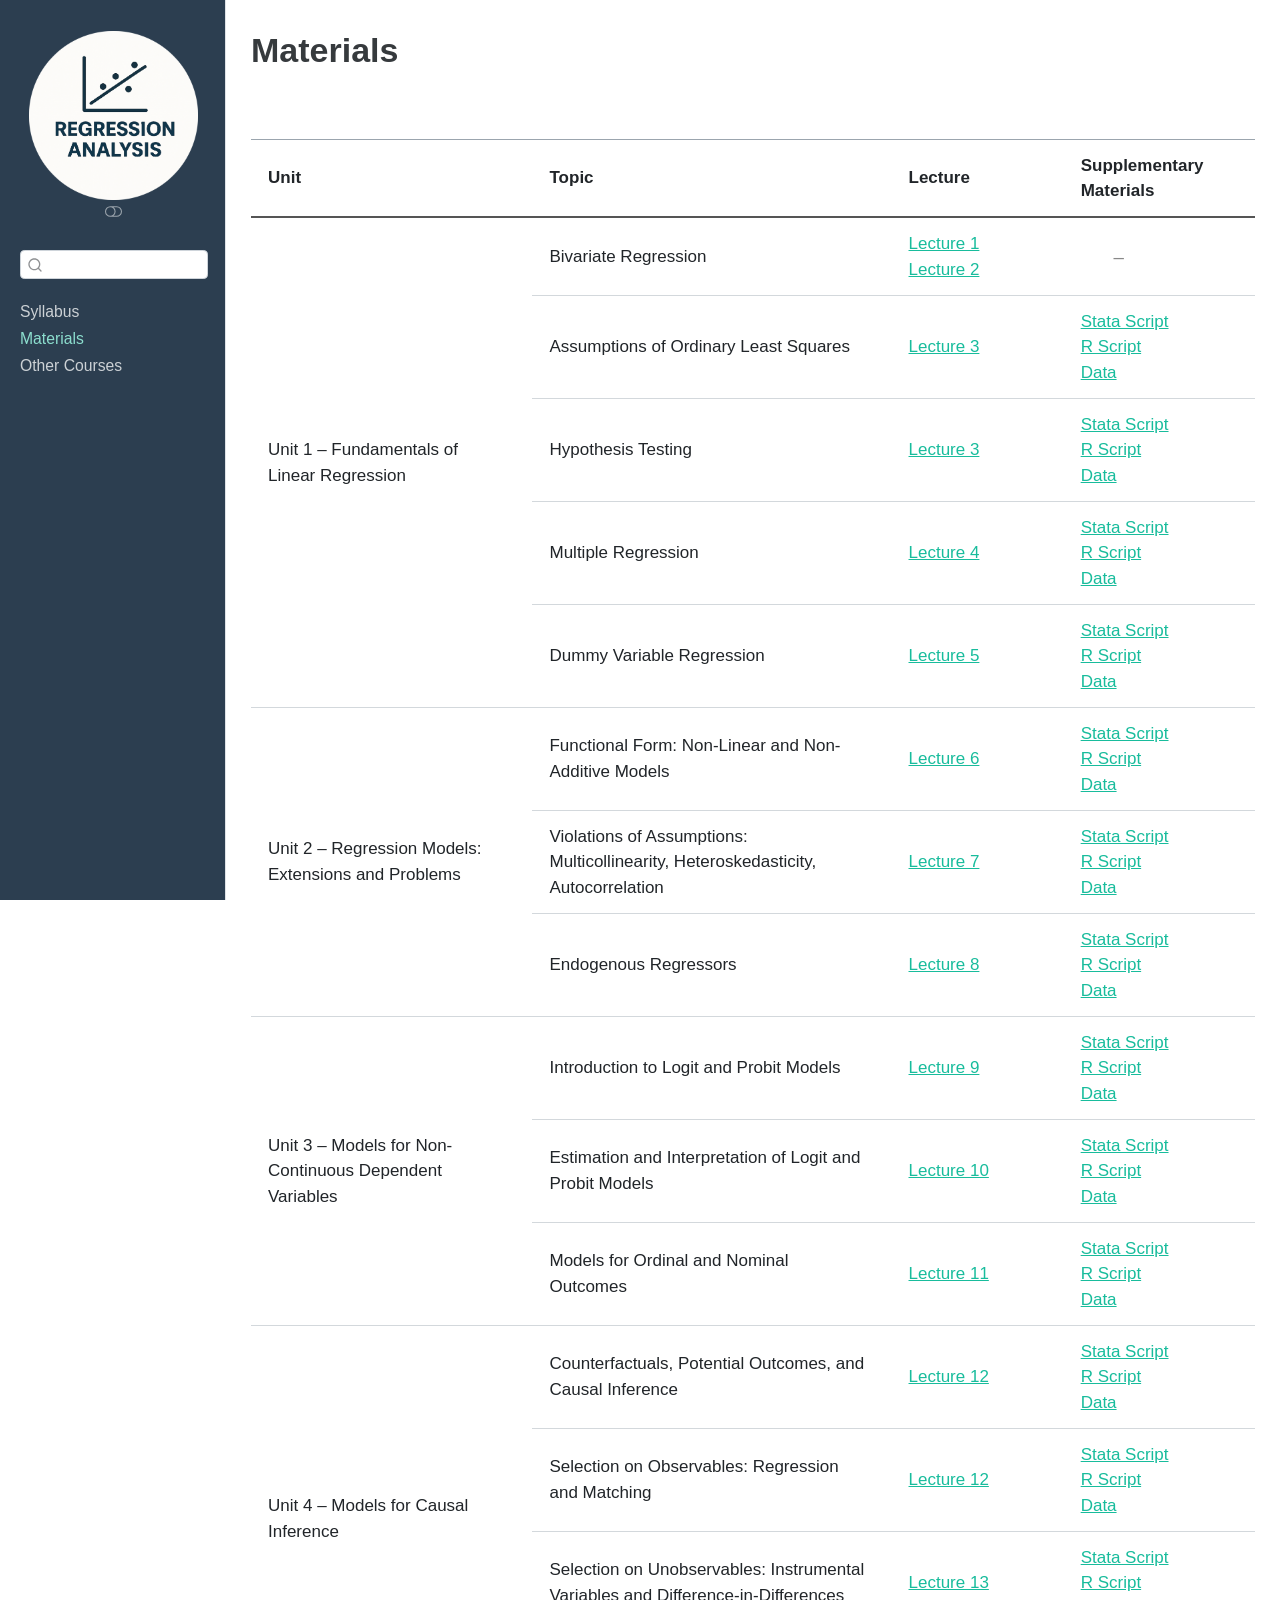
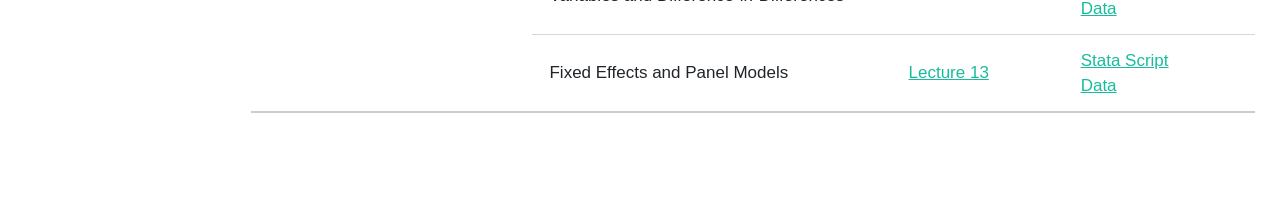
==== commit 7f31bd60: "chore: update personal website link" ====
--- a/docs/index.html
+++ b/docs/index.html
@@ -1,701 +1,8 @@
-<!DOCTYPE html>
-<html xmlns="http://www.w3.org/1999/xhtml" lang="en" xml:lang="en"><head>
-
-<meta charset="utf-8">
-<meta name="generator" content="quarto-1.3.353">
-
-<meta name="viewport" content="width=device-width, initial-scale=1.0, user-scalable=yes">
-
-<meta name="author" content="Steven E. Finkel 📧 finkel@pitt.edu">
-
-<title>Regression Analysis</title>
-<style>
-code{white-space: pre-wrap;}
-span.smallcaps{font-variant: small-caps;}
-div.columns{display: flex; gap: min(4vw, 1.5em);}
-div.column{flex: auto; overflow-x: auto;}
-div.hanging-indent{margin-left: 1.5em; text-indent: -1.5em;}
-ul.task-list{list-style: none;}
-ul.task-list li input[type="checkbox"] {
-  width: 0.8em;
-  margin: 0 0.8em 0.2em -1em; /* quarto-specific, see https://github.com/quarto-dev/quarto-cli/issues/4556 */ 
-  vertical-align: middle;
-}
-</style>
-
-
-<script src="site_libs/quarto-nav/quarto-nav.js"></script>
-<script src="site_libs/clipboard/clipboard.min.js"></script>
-<script src="site_libs/quarto-search/autocomplete.umd.js"></script>
-<script src="site_libs/quarto-search/fuse.min.js"></script>
-<script src="site_libs/quarto-search/quarto-search.js"></script>
-<meta name="quarto:offset" content="./">
-<script src="site_libs/quarto-html/quarto.js"></script>
-<script src="site_libs/quarto-html/popper.min.js"></script>
-<script src="site_libs/quarto-html/tippy.umd.min.js"></script>
-<link href="site_libs/quarto-html/tippy.css" rel="stylesheet">
-<link href="site_libs/quarto-html/quarto-syntax-highlighting.css" rel="stylesheet" class="quarto-color-scheme" id="quarto-text-highlighting-styles">
-<link href="site_libs/quarto-html/quarto-syntax-highlighting-dark.css" rel="prefetch" class="quarto-color-scheme quarto-color-alternate" id="quarto-text-highlighting-styles">
-<script src="site_libs/bootstrap/bootstrap.min.js"></script>
-<link href="site_libs/bootstrap/bootstrap-icons.css" rel="stylesheet">
-<link href="site_libs/bootstrap/bootstrap.min.css" rel="stylesheet" class="quarto-color-scheme" id="quarto-bootstrap" data-mode="light">
-<link href="site_libs/bootstrap/bootstrap-dark.min.css" rel="prefetch" class="quarto-color-scheme quarto-color-alternate" id="quarto-bootstrap" data-mode="dark">
-<script id="quarto-search-options" type="application/json">{
-  "location": "sidebar",
-  "copy-button": false,
-  "collapse-after": 3,
-  "panel-placement": "start",
-  "type": "textbox",
-  "limit": 20,
-  "language": {
-    "search-no-results-text": "No results",
-    "search-matching-documents-text": "matching documents",
-    "search-copy-link-title": "Copy link to search",
-    "search-hide-matches-text": "Hide additional matches",
-    "search-more-match-text": "more match in this document",
-    "search-more-matches-text": "more matches in this document",
-    "search-clear-button-title": "Clear",
-    "search-detached-cancel-button-title": "Cancel",
-    "search-submit-button-title": "Submit"
-  }
-}</script>
-
-
-<link rel="stylesheet" href="styles.css">
-</head>
-
-<body class="nav-sidebar docked">
-
-<div id="quarto-search-results"></div>
-  <header id="quarto-header" class="headroom fixed-top">
-  <nav class="quarto-secondary-nav">
-    <div class="container-fluid d-flex">
-      <button type="button" class="quarto-btn-toggle btn" data-bs-toggle="collapse" data-bs-target="#quarto-sidebar,#quarto-sidebar-glass" aria-controls="quarto-sidebar" aria-expanded="false" aria-label="Toggle sidebar navigation" onclick="if (window.quartoToggleHeadroom) { window.quartoToggleHeadroom(); }">
-        <i class="bi bi-layout-text-sidebar-reverse"></i>
-      </button>
-      <nav class="quarto-page-breadcrumbs" aria-label="breadcrumb"><ol class="breadcrumb"><li class="breadcrumb-item"><a href="./syllabus.html">Syllabus</a></li></ol></nav>
-      <a class="flex-grow-1" role="button" data-bs-toggle="collapse" data-bs-target="#quarto-sidebar,#quarto-sidebar-glass" aria-controls="quarto-sidebar" aria-expanded="false" aria-label="Toggle sidebar navigation" onclick="if (window.quartoToggleHeadroom) { window.quartoToggleHeadroom(); }">      
-      </a>
-      <button type="button" class="btn quarto-search-button" aria-label="Search" onclick="window.quartoOpenSearch();">
-        <i class="bi bi-search"></i>
-      </button>
-    </div>
-  </nav>
-</header>
-<!-- content -->
-<div id="quarto-content" class="quarto-container page-columns page-rows-contents page-layout-full">
-<!-- sidebar -->
-  <nav id="quarto-sidebar" class="sidebar collapse collapse-horizontal sidebar-navigation docked overflow-auto">
-    <div class="pt-lg-2 mt-2 text-center sidebar-header">
-      <a href="./index.html" class="sidebar-logo-link">
-      <img src="./images/ps2030_logo-modified.png" alt="" class="sidebar-logo py-0 d-lg-inline d-none">
-      </a>
-      <div class="sidebar-tools-main">
-  <a href="" class="quarto-color-scheme-toggle quarto-navigation-tool  px-1" onclick="window.quartoToggleColorScheme(); return false;" title="Toggle dark mode"><i class="bi"></i></a>
-</div>
-      </div>
-        <div class="mt-2 flex-shrink-0 align-items-center">
-        <div class="sidebar-search">
-        <div id="quarto-search" class="" title="Search"></div>
-        </div>
-        </div>
-    <div class="sidebar-menu-container"> 
-    <ul class="list-unstyled mt-1">
-        <li class="sidebar-item">
-  <div class="sidebar-item-container"> 
-  <a href="./syllabus.html" class="sidebar-item-text sidebar-link active">
- <span class="menu-text">Syllabus</span></a>
-  </div>
-</li>
-        <li class="sidebar-item">
-  <div class="sidebar-item-container"> 
-  <a href="./materials.html" class="sidebar-item-text sidebar-link">
- <span class="menu-text">Materials</span></a>
-  </div>
-</li>
-        <li class="sidebar-item">
-  <div class="sidebar-item-container"> 
-  <a href="https://finkel-s.github.io/teaching.html" class="sidebar-item-text sidebar-link">
- <span class="menu-text">Other Courses</span></a>
-  </div>
-</li>
-    </ul>
-    </div>
-</nav>
-<div id="quarto-sidebar-glass" data-bs-toggle="collapse" data-bs-target="#quarto-sidebar,#quarto-sidebar-glass"></div>
-<!-- margin-sidebar -->
-    <div id="quarto-margin-sidebar" class="sidebar margin-sidebar">
-        <nav id="TOC" role="doc-toc" class="toc-active">
-    <h2 id="toc-title">On this page</h2>
-   
-  <ul class="collapse">
-  <li><a href="#course-description" id="toc-course-description" class="nav-link active" data-scroll-target="#course-description">Course Description</a></li>
-  <li><a href="#texts" id="toc-texts" class="nav-link" data-scroll-target="#texts">Texts</a></li>
-  <li><a href="#supplemental-references" id="toc-supplemental-references" class="nav-link" data-scroll-target="#supplemental-references">Supplemental References</a></li>
-  <li><a href="#course-requirements" id="toc-course-requirements" class="nav-link" data-scroll-target="#course-requirements">Course Requirements</a></li>
-  <li><a href="#course-outline" id="toc-course-outline" class="nav-link" data-scroll-target="#course-outline">Course Outline</a></li>
-  </ul>
-</nav>
-    </div>
-<!-- main -->
-<main class="content column-body" id="quarto-document-content">
-
-<header id="title-block-header" class="quarto-title-block default">
-<div class="quarto-title">
-<h1 class="title">Regression Analysis</h1>
-</div>
-
-
-
-<div class="quarto-title-meta">
-
-    <div>
-    <div class="quarto-title-meta-heading">Author</div>
-    <div class="quarto-title-meta-contents">
-             <p><a href="https://finkel-s.github.io/about.html" target="_blank"><strong>Steven E. Finkel</strong></a><br><a href="mailto:finkel@pitt.edu">📧 finkel@pitt.edu</a> </p>
-          </div>
-  </div>
-    
-  
-    
-  </div>
-  
-
-</header>
-
-<section id="course-description" class="level2">
-<h2 data-anchor-id="course-description">Course Description</h2>
-<div class="justify-text">
-<p>This course is the next helping of statistics and research methodology after PS2020. We will begin with a thorough investigation of regression and the general linear model, and then move on to more advanced techniques such as logit and probit analysis, models for ordinal dependent variables, and models for causal inference. Students will be exposed to the theory of these methods as well as to practical ways of using them in concrete research situations.</p>
-<p>There are two main goals of the course: to enable students to read, understand and critique existing quantitative literature in political science; and to have students acquire the skills to conduct original quantitative research in their own substantive field of interest.</p>
-</div>
-</section>
-<section id="texts" class="level2">
-<h2 data-anchor-id="texts">Texts</h2>
-<div class="justify-text">
-<ul>
-<li>Gujarati, Damodar, and Dawn Porter. 2009. <em>Basic Econometrics</em>, 6th Edition. McGraw-Hill Irwin.</li>
-<li>Long, J. Scott. 1997. <em>Regression Models for Categorical and Limited Dependent Variables</em>. Sage Publications, Inc.</li>
-<li>Angrist, Joshua, and Jörn-Steffen Pischke. 2009. <em>Mostly Harmless Econometrics: An Empiricist’s Companion</em>. Princeton University Press.</li>
-</ul>
-</div>
-</section>
-<section id="supplemental-references" class="level2">
-<h2 data-anchor-id="supplemental-references">Supplemental References</h2>
-<div class="justify-text">
-<ul>
-<li>Long, J. Scott, and Jeremy Freese. 2014. <em>Regression Models for Categorical Dependent Variables Using Stata</em>, 3rd Edition. Stata Press.</li>
-<li>Angrist, Joshua, and Jörn-Steffen Pischke. 2015. <em>Mastering ’Metrics</em>. Princeton University Press.</li>
-<li>Mitchell, Michael. 2021. <em>Interpreting and Visualizing Regression Models Using Stata</em>, 2nd Edition. Stata Press.</li>
-<li>Wooldridge, Jeffrey. 2015. <em>Introduction to Econometrics: A Modern Approach</em>, 6th Edition. South-Western Cengage Learning.</li>
-</ul>
-</div>
-</section>
-<section id="course-requirements" class="level2">
-<h2 data-anchor-id="course-requirements">Course Requirements</h2>
-<div class="justify-text">
-<p>Grades will be based on a 20–25 page research paper (46%, including 10% for preparation of a poster presentation of the paper), and three homework exercises which relate to specific statistical methods and problems we will discuss (54% altogether). The paper will be a quantitative analysis, using multiple regression or some of the other methods we cover in the course, of data that you will collect or access from social science archives or other sources. Ideally, the paper should have some substantive interest to you or be relevant to your studies in the graduate program. The paper will discuss your basic theoretical framework, your hypotheses, statistical models, results, possible problems with the analysis, and what you may have done to correct or account for these problems. It will conclude with a discussion of the relevance of your findings for the general topic and for future research. The homework exercises will be periodic problems or data sets to analyze and will illustrate aspects of the statistical techniques being covered in class.</p>
-</div>
-</section>
-<section id="course-outline" class="level2">
-<h2 data-anchor-id="course-outline">Course Outline</h2>
-<div class="justify-text">
-<p>The course is organized by units and then topics within units. We will maintain a certain amount of flexibility with the schedule, so that we can spend more time on some topics/units and scale back on others as circumstances warrant.</p>
-<section id="unit-1-fundamentals-of-linear-regression" class="level3">
-<h3 data-anchor-id="unit-1-fundamentals-of-linear-regression">Unit 1: Fundamentals of Linear Regression</h3>
-<section id="bivariate-regression" class="level4">
-<h4 data-anchor-id="bivariate-regression">1. <a href="materials.html#bivariate-regression">Bivariate Regression</a></h4>
-<ul>
-<li>Gujarati, Damodar N., and Dawn C. Porter. 2009. <em>Basic Econometrics</em>. New York: McGraw-Hill Education, Introduction, Chapters 1–2, and Chapter 3: pp.&nbsp;55–61 and 73–80.&nbsp;</li>
-<li>Long, J. Scott, and Jeremy Freese. 2014. <em>Regression Models for Categorical Dependent Variables Using Stata</em>. College Station, TX: Stata Press, Chapter 2. <em>(Optional)</em><br>
-</li>
-<li>Mitchell, Michael. 2021. <em>Interpreting and Visualizing Regression Models Using Stata</em>, 2nd Edition. Stata Press, Chapters 1–2, Sections 2.1–2.2. <em>(Optional)</em><br>
-</li>
-<li>Wooldridge, Jeffrey M. 2015. <em>Introductory Econometrics: A Modern Approach</em>. Boston, MA: Cengage Learning, Chapter 2. <em>(Optional)</em></li>
-</ul>
-</section>
-<section id="assumptions-of-ordinary-least-squares" class="level4">
-<h4 data-anchor-id="assumptions-of-ordinary-least-squares">2. <a href="materials.html#ols-assumptions">Assumptions of Ordinary Least Squares</a></h4>
-<ul>
-<li>Gujarati, Damodar N., and Dawn C. Porter. 2009. <em>Basic Econometrics</em>. New York: McGraw-Hill Education, Chapter 3: pp.&nbsp;61-73 and 92–96 and Chapter 4: pp.&nbsp;97-102.<br>
-</li>
-<li>Long, J. Scott, and Jeremy Freese. 2014. <em>Regression Models for Categorical Dependent Variables Using Stata</em>. College Station, TX: Stata Press, Chapter 2. <em>(Optional)</em><br>
-</li>
-<li>Mitchell, Michael. 2021. <em>Interpreting and Visualizing Regression Models Using Stata</em>, 2nd Edition. Stata Press, Chapters 1–2, Sections 2.1–2.2. <em>(Optional)</em><br>
-</li>
-<li>Wooldridge, Jeffrey M. 2015. <em>Introductory Econometrics: A Modern Approach</em>. Boston, MA: Cengage Learning, Chapter 2. <em>(Optional)</em></li>
-</ul>
-</section>
-<section id="hypothesis-testing" class="level4">
-<h4 data-anchor-id="hypothesis-testing">3. <a href="materials.html#hypothesis-testing">Hypothesis Testing</a></h4>
-<ul>
-<li>Gujarati, Damodar N., and Dawn C. Porter. 2009. <em>Basic Econometrics</em>. New York: McGraw-Hill Education, Introduction, Chapter 5.<br>
-</li>
-<li>Long, J. Scott, and Jeremy Freese. 2014. <em>Regression Models for Categorical Dependent Variables Using Stata</em>. College Station, TX: Stata Press, Chapter 2. <em>(Optional)</em><br>
-</li>
-<li>Mitchell, Michael. 2021. <em>Interpreting and Visualizing Regression Models Using Stata</em>, 2nd Edition. Stata Press, Chapters 1–2, Sections 2.1–2.2. <em>(Optional)</em><br>
-</li>
-<li>Wooldridge, Jeffrey M. 2015. <em>Introductory Econometrics: A Modern Approach</em>. Boston, MA: Cengage Learning, Chapter 2. <em>(Optional)</em></li>
-</ul>
-</section>
-<section id="multiple-regression" class="level4">
-<h4 data-anchor-id="multiple-regression">4. <a href="materials.html#multiple-regression">Multiple Regression</a></h4>
-<ul>
-<li>Gujarati, Damodar N., and Dawn C. Porter. 2009. <em>Basic Econometrics</em>. New York: McGraw-Hill Education, Chapter 5: pp.&nbsp;129–133, Chapter 6: pp.&nbsp;157–159, and Chapters 7–8.&nbsp;</li>
-<li>Wooldridge, Jeffrey M. 2015. <em>Introductory Econometrics: A Modern Approach</em>. Boston, MA: Cengage Learning, Chapters 3–5.&nbsp;</li>
-<li>Mitchell, Michael. 2021. <em>Interpreting and Visualizing Regression Models Using Stata</em>, 2nd Edition. Stata Press, Chapter 2, Section 2.3.</li>
-</ul>
-</section>
-<section id="dummy-variable-regression" class="level4">
-<h4 data-anchor-id="dummy-variable-regression">5. <a href="materials.html#dummy-variable-regression">Dummy Variable Regression</a></h4>
-<ul>
-<li>Gujarati, Damodar N., and Dawn C. Porter. 2009. <em>Basic Econometrics</em>. New York: McGraw-Hill Education, Chapter 9.&nbsp;</li>
-<li>Mitchell, Michael. 2021. <em>Interpreting and Visualizing Regression Models Using Stata</em>, 2nd Edition. Stata Press, Chapters 7 and 10.&nbsp;</li>
-<li>Nguyen, Trang Quynh, Ian Schmid, and Elizabeth A Stuart. 2020. “Clarifying Causal Mediation Analysis for the Applied Researcher: Defining Effects Based on What We Want to Learn.” <em>Psychological Methods</em> 26(2): 255–271.&nbsp;</li>
-<li>Wooldridge, Jeffrey M. 2015. <em>Introductory Econometrics: A Modern Approach</em>. Boston, MA: Cengage Learning, Chapter 7 to p.&nbsp;223. <em>(Optional)</em>&nbsp;</li>
-<li>Mitchell, Michael. 2021. <em>Interpreting and Visualizing Regression Models Using Stata</em>, 2nd Edition. Stata Press, Chapter 8. <em>(Optional)</em>&nbsp;</li>
-<li>StataCorp. 2023. <em>Stata Causal Inference and Treatment-Effects Estimation Reference Manual</em>, Release 18, pp.&nbsp;188–219. <em>(Optional)</em></li>
-</ul>
-</section>
-</section>
-<section id="unit-2-regression-models-extensions-and-problems" class="level3">
-<h3 data-anchor-id="unit-2-regression-models-extensions-and-problems">Unit 2: Regression Models: Extensions and Problems</h3>
-<section id="functional-form-non-linear-and-non-additive-models" class="level4">
-<h4 data-anchor-id="functional-form-non-linear-and-non-additive-models">1. <a href="materials.html#functional-form">Functional Form: Non-Linear and Non-Additive Models</a></h4>
-<ul>
-<li>Gujarati, Damodar N., and Dawn C. Porter. 2009. <em>Basic Econometrics</em>. New York: McGraw-Hill Education, Chapter 6: pp.&nbsp;159–175, and Chapter 13: 470–482, 486–498.<br>
-</li>
-<li>Brambor, Thomas, William R. Clark, and Matt Golder. 2006. “Understanding Interaction Models: Improving Empirical Analyses.” <em>Political Analysis</em> 14: 63–82.&nbsp;</li>
-<li>Mitchell, Michael. 2021. <em>Interpreting and Visualizing Regression Models Using Stata</em>, 2nd Edition. Stata Press, Chapters 3 and 5.&nbsp;</li>
-<li>Wooldridge, Jeffrey M. 2015. <em>Introductory Econometrics: A Modern Approach</em>. Boston, MA: Cengage Learning, Chapter 6. <em>(Optional)</em>&nbsp;</li>
-<li>Mitchell, Michael. 2021. <em>Interpreting and Visualizing Regression Models Using Stata</em>, 2nd Edition. Stata Press, Chapter 11. <em>(Optional)</em></li>
-</ul>
-</section>
-<section id="violations-of-assumptions-multicollinearity-heteroskedasticity-autocorrelation" class="level4">
-<h4 data-anchor-id="violations-of-assumptions-multicollinearity-heteroskedasticity-autocorrelation">2. <a href="materials.html#violations-of-assumptions">Violations of Assumptions: Multicollinearity, Heteroskedasticity, Autocorrelation</a></h4>
-<ul>
-<li>Gujarati, Damodar N., and Dawn C. Porter. 2009. <em>Basic Econometrics</em>. New York: McGraw-Hill Education, Chapters 10–12.&nbsp;</li>
-<li>Wooldridge, Jeffrey M. 2015. <em>Introductory Econometrics: A Modern Approach</em>. Boston, MA: Cengage Learning, Chapters 8, 10–11. <em>(Optional)</em></li>
-</ul>
-</section>
-<section id="endogenous-regressors" class="level4">
-<h4 data-anchor-id="endogenous-regressors">3. <a href="materials.html#endogenous-regressors">Endogenous Regressors</a></h4>
-<ul>
-<li>Gujarati, Damodar N., and Dawn C. Porter. 2009. <em>Basic Econometrics</em>. New York: McGraw-Hill Education, Chapter 13: pp.&nbsp;482–486.&nbsp;<br>
-</li>
-<li>Wooldridge, Jeffrey M. 2015. <em>Introductory Econometrics: A Modern Approach</em>. Boston, MA: Cengage Learning, Chapter 15.&nbsp;</li>
-<li>Wooldridge, Jeffrey M. 2015. <em>Introductory Econometrics: A Modern Approach</em>. Boston, MA: Cengage Learning, Chapter 16. <em>(Optional)</em>&nbsp;</li>
-<li>Maydeu-Olivares, Albert, Dexin Shi, and Amanda J. Fairchild. 2020. “Estimating Causal Effects in Linear Regression Models With Observational Data: The Instrumental Variables Regression Model.” <em>Psychological Methods</em> 25(5): 243-258.</li>
-</ul>
-</section>
-</section>
-<section id="unit-3-models-for-non-continuous-dependent-variables" class="level3">
-<h3 data-anchor-id="unit-3-models-for-non-continuous-dependent-variables">Unit 3: Models for Non-Continuous Dependent Variables</h3>
-<section id="introduction-to-logit-and-probit-models" class="level4">
-<h4 data-anchor-id="introduction-to-logit-and-probit-models">1. <a href="materials.html#logit-probit-intro">Introduction to Logit and Probit Models</a></h4>
-<ul>
-<li>Long, J. Scott. 1997. <em>Regression Models for Categorical and Limited Dependent Variables</em>. Thousand Oaks, CA: Sage Publications, Inc., Chapters 1 and 3 to p.&nbsp;52.&nbsp;</li>
-<li>Mitchell, Michael. 2021. <em>Interpreting and Visualizing Regression Models Using Stata</em>, 2nd Edition. Stata Press, Chapter 18, Sections 18.1–18.2.</li>
-</ul>
-</section>
-<section id="estimation-and-interpretation-of-logit-and-probit-models" class="level4">
-<h4 data-anchor-id="estimation-and-interpretation-of-logit-and-probit-models">2. <a href="materials.html#logit-probit-interpretation">Estimation and Interpretation of Logit and Probit Models</a></h4>
-<ul>
-<li>Long, J. Scott. 1997. <em>Regression Models for Categorical and Limited Dependent Variables</em>. Thousand Oaks, CA: Sage Publications, Inc., Chapter 2 (especially pp.&nbsp;25–33), pp.&nbsp;52–end, and Chapter 4.&nbsp;</li>
-<li>Hanmer, Michael J., and Kerem Ozan Kalkan. 2013. “Behind the Curve: Clarifying the Best Approach to Calculating Predicted Probabilities and Marginal Effects from Limited Dependent Variable Models.” <em>American Journal of Political Science</em> 57(1): 263–277.&nbsp;</li>
-<li>Long, J. Scott, and Jeremy Freese. 2014. <em>Regression Models for Categorical Dependent Variables Using Stata</em>. College Station, TX: Stata Press, Chapters 3–6. <em>(Optional)</em></li>
-</ul>
-</section>
-<section id="models-for-ordinal-and-nominal-outcomes" class="level4">
-<h4 data-anchor-id="models-for-ordinal-and-nominal-outcomes">3. <a href="materials.html#ordinal-nominal">Models for Ordinal and Nominal Outcomes</a></h4>
-<ul>
-<li>Long, J. Scott. 1997. <em>Regression Models for Categorical and Limited Dependent Variables</em>. Thousand Oaks, CA: Sage Publications, Inc., Chapters 5–6.&nbsp;</li>
-<li>Mitchell, Michael. 2021. <em>Interpreting and Visualizing Regression Models Using Stata</em>, 2nd Edition. Stata Press, Chapter 18, Sections 18.3–18.4.&nbsp;</li>
-<li>Long, J. Scott, and Jeremy Freese. 2014. <em>Regression Models for Categorical Dependent Variables Using Stata</em>. College Station, TX: Stata Press, Chapters 7–8. <em>(Optional)</em></li>
-</ul>
-</section>
-</section>
-<section id="unit-4-models-for-causal-inference" class="level3">
-<h3 data-anchor-id="unit-4-models-for-causal-inference">Unit 4: Models for Causal Inference</h3>
-<section id="counterfactuals-potential-outcomes-and-causal-inference" class="level4">
-<h4 data-anchor-id="counterfactuals-potential-outcomes-and-causal-inference">1. <a href="materials.html#causal-inference-intro">Counterfactuals, Potential Outcomes, and Causal Inference</a></h4>
-<ul>
-<li>Angrist, Joshua D., and Jörn-Steffen Pischke. 2009. <em>Mostly Harmless Econometrics: An Empiricist’s Companion</em>. Princeton University Press, Chapters 1–2.</li>
-</ul>
-</section>
-<section id="selection-on-observables-regression-and-matching" class="level4">
-<h4 data-anchor-id="selection-on-observables-regression-and-matching">2. <a href="materials.html#observables-matching">Selection on Observables: Regression and Matching</a></h4>
-<ul>
-<li>Angrist, Joshua D., and Jörn-Steffen Pischke. 2009. <em>Mostly Harmless Econometrics: An Empiricist’s Companion</em>. Princeton University Press, Chapter 3.&nbsp;</li>
-<li>Gangl, Thomas. 2015. “Matching Estimators for Treatment Effects.” In <em>The SAGE Handbook of Regression Analysis and Causal Inference</em>, edited by Henning Best and Christof Wolf, London: Sage Publications, Inc., pp.&nbsp;251–276.&nbsp;</li>
-<li>Morgan, Stephen L., and Christopher Winship. 2007. <em>Counterfactuals and Causal Inference: Methods and Principles for Social Research</em>. Cambridge University Press, Chapters 3–4. <em>(Optional)</em></li>
-</ul>
-</section>
-<section id="selection-on-unobservables-instrumental-variables-and-difference-in-differences" class="level4">
-<h4 data-anchor-id="selection-on-unobservables-instrumental-variables-and-difference-in-differences">3. <a href="materials.html#unobservables-iv-did">Selection on Unobservables: Instrumental Variables and Difference-in-Differences</a></h4>
-<ul>
-<li>Angrist, Joshua D., and Jörn-Steffen Pischke. 2009. <em>Mostly Harmless Econometrics: An Empiricist’s Companion</em>. Princeton University Press, Chapters 4–5.&nbsp;</li>
-<li>Sovey, Allison J., and Donald P. Green. 2011. “Instrumental Variables Estimation in Political Science: A Reader’s Guide.” <em>American Journal of Political Science</em> 55(1): 188–200. <em>(Optional)</em>&nbsp;</li>
-<li>Muller, Christopher, Christopher Winship, and Stephen L. Morgan. 2015. “Instrumental Variables Regression.” In <em>The SAGE Handbook of Regression Analysis and Causal Inference</em>, edited by Henning Best and Christof Wolf, London: Sage Publications, Inc., pp.&nbsp;277–299. <em>(Optional)</em></li>
-</ul>
-</section>
-<section id="fixed-effects-and-panel-models" class="level4">
-<h4 data-anchor-id="fixed-effects-and-panel-models">4. <a href="materials.html#fixed-effects-panel">Fixed Effects and Panel Models</a></h4>
-<ul>
-<li>Allison, Paul D. 2009. <em>Fixed Effects Regression Models</em>. Thousand Oaks, CA: Sage Publications, Inc., Chapter 2.&nbsp;</li>
-<li>Bell, Andrew, and Kelvyn Jones. 2015. “Explaining Fixed Effects: Random Effects Modeling of Time Series Cross-Section and Panel Data.” <em>Political Science Research and Methods</em> 3(1): 133–153.</li>
-</ul>
-</section>
-</section>
-</div>
-
-
-</section>
-
-</main> <!-- /main -->
-<script id="quarto-html-after-body" type="application/javascript">
-window.document.addEventListener("DOMContentLoaded", function (event) {
-  const toggleBodyColorMode = (bsSheetEl) => {
-    const mode = bsSheetEl.getAttribute("data-mode");
-    const bodyEl = window.document.querySelector("body");
-    if (mode === "dark") {
-      bodyEl.classList.add("quarto-dark");
-      bodyEl.classList.remove("quarto-light");
-    } else {
-      bodyEl.classList.add("quarto-light");
-      bodyEl.classList.remove("quarto-dark");
-    }
-  }
-  const toggleBodyColorPrimary = () => {
-    const bsSheetEl = window.document.querySelector("link#quarto-bootstrap");
-    if (bsSheetEl) {
-      toggleBodyColorMode(bsSheetEl);
-    }
-  }
-  toggleBodyColorPrimary();  
-  const disableStylesheet = (stylesheets) => {
-    for (let i=0; i < stylesheets.length; i++) {
-      const stylesheet = stylesheets[i];
-      stylesheet.rel = 'prefetch';
-    }
-  }
-  const enableStylesheet = (stylesheets) => {
-    for (let i=0; i < stylesheets.length; i++) {
-      const stylesheet = stylesheets[i];
-      stylesheet.rel = 'stylesheet';
-    }
-  }
-  const manageTransitions = (selector, allowTransitions) => {
-    const els = window.document.querySelectorAll(selector);
-    for (let i=0; i < els.length; i++) {
-      const el = els[i];
-      if (allowTransitions) {
-        el.classList.remove('notransition');
-      } else {
-        el.classList.add('notransition');
-      }
-    }
-  }
-  const toggleColorMode = (alternate) => {
-    // Switch the stylesheets
-    const alternateStylesheets = window.document.querySelectorAll('link.quarto-color-scheme.quarto-color-alternate');
-    manageTransitions('#quarto-margin-sidebar .nav-link', false);
-    if (alternate) {
-      enableStylesheet(alternateStylesheets);
-      for (const sheetNode of alternateStylesheets) {
-        if (sheetNode.id === "quarto-bootstrap") {
-          toggleBodyColorMode(sheetNode);
-        }
-      }
-    } else {
-      disableStylesheet(alternateStylesheets);
-      toggleBodyColorPrimary();
-    }
-    manageTransitions('#quarto-margin-sidebar .nav-link', true);
-    // Switch the toggles
-    const toggles = window.document.querySelectorAll('.quarto-color-scheme-toggle');
-    for (let i=0; i < toggles.length; i++) {
-      const toggle = toggles[i];
-      if (toggle) {
-        if (alternate) {
-          toggle.classList.add("alternate");     
-        } else {
-          toggle.classList.remove("alternate");
-        }
-      }
-    }
-    // Hack to workaround the fact that safari doesn't
-    // properly recolor the scrollbar when toggling (#1455)
-    if (navigator.userAgent.indexOf('Safari') > 0 && navigator.userAgent.indexOf('Chrome') == -1) {
-      manageTransitions("body", false);
-      window.scrollTo(0, 1);
-      setTimeout(() => {
-        window.scrollTo(0, 0);
-        manageTransitions("body", true);
-      }, 40);  
-    }
-  }
-  const isFileUrl = () => { 
-    return window.location.protocol === 'file:';
-  }
-  const hasAlternateSentinel = () => {  
-    let styleSentinel = getColorSchemeSentinel();
-    if (styleSentinel !== null) {
-      return styleSentinel === "alternate";
-    } else {
-      return false;
-    }
-  }
-  const setStyleSentinel = (alternate) => {
-    const value = alternate ? "alternate" : "default";
-    if (!isFileUrl()) {
-      window.localStorage.setItem("quarto-color-scheme", value);
-    } else {
-      localAlternateSentinel = value;
-    }
-  }
-  const getColorSchemeSentinel = () => {
-    if (!isFileUrl()) {
-      const storageValue = window.localStorage.getItem("quarto-color-scheme");
-      return storageValue != null ? storageValue : localAlternateSentinel;
-    } else {
-      return localAlternateSentinel;
-    }
-  }
-  let localAlternateSentinel = 'default';
-  // Dark / light mode switch
-  window.quartoToggleColorScheme = () => {
-    // Read the current dark / light value 
-    let toAlternate = !hasAlternateSentinel();
-    toggleColorMode(toAlternate);
-    setStyleSentinel(toAlternate);
-  };
-  // Ensure there is a toggle, if there isn't float one in the top right
-  if (window.document.querySelector('.quarto-color-scheme-toggle') === null) {
-    const a = window.document.createElement('a');
-    a.classList.add('top-right');
-    a.classList.add('quarto-color-scheme-toggle');
-    a.href = "";
-    a.onclick = function() { try { window.quartoToggleColorScheme(); } catch {} return false; };
-    const i = window.document.createElement("i");
-    i.classList.add('bi');
-    a.appendChild(i);
-    window.document.body.appendChild(a);
-  }
-  // Switch to dark mode if need be
-  if (hasAlternateSentinel()) {
-    toggleColorMode(true);
-  } else {
-    toggleColorMode(false);
-  }
-  const isCodeAnnotation = (el) => {
-    for (const clz of el.classList) {
-      if (clz.startsWith('code-annotation-')) {                     
-        return true;
-      }
-    }
-    return false;
-  }
-  const clipboard = new window.ClipboardJS('.code-copy-button', {
-    text: function(trigger) {
-      const codeEl = trigger.previousElementSibling.cloneNode(true);
-      for (const childEl of codeEl.children) {
-        if (isCodeAnnotation(childEl)) {
-          childEl.remove();
-        }
-      }
-      return codeEl.innerText;
-    }
-  });
-  clipboard.on('success', function(e) {
-    // button target
-    const button = e.trigger;
-    // don't keep focus
-    button.blur();
-    // flash "checked"
-    button.classList.add('code-copy-button-checked');
-    var currentTitle = button.getAttribute("title");
-    button.setAttribute("title", "Copied!");
-    let tooltip;
-    if (window.bootstrap) {
-      button.setAttribute("data-bs-toggle", "tooltip");
-      button.setAttribute("data-bs-placement", "left");
-      button.setAttribute("data-bs-title", "Copied!");
-      tooltip = new bootstrap.Tooltip(button, 
-        { trigger: "manual", 
-          customClass: "code-copy-button-tooltip",
-          offset: [0, -8]});
-      tooltip.show();    
-    }
-    setTimeout(function() {
-      if (tooltip) {
-        tooltip.hide();
-        button.removeAttribute("data-bs-title");
-        button.removeAttribute("data-bs-toggle");
-        button.removeAttribute("data-bs-placement");
-      }
-      button.setAttribute("title", currentTitle);
-      button.classList.remove('code-copy-button-checked');
-    }, 1000);
-    // clear code selection
-    e.clearSelection();
-  });
-  function tippyHover(el, contentFn) {
-    const config = {
-      allowHTML: true,
-      content: contentFn,
-      maxWidth: 500,
-      delay: 100,
-      arrow: false,
-      appendTo: function(el) {
-          return el.parentElement;
-      },
-      interactive: true,
-      interactiveBorder: 10,
-      theme: 'quarto',
-      placement: 'bottom-start'
-    };
-    window.tippy(el, config); 
-  }
-  const noterefs = window.document.querySelectorAll('a[role="doc-noteref"]');
-  for (var i=0; i<noterefs.length; i++) {
-    const ref = noterefs[i];
-    tippyHover(ref, function() {
-      // use id or data attribute instead here
-      let href = ref.getAttribute('data-footnote-href') || ref.getAttribute('href');
-      try { href = new URL(href).hash; } catch {}
-      const id = href.replace(/^#\/?/, "");
-      const note = window.document.getElementById(id);
-      return note.innerHTML;
-    });
-  }
-      let selectedAnnoteEl;
-      const selectorForAnnotation = ( cell, annotation) => {
-        let cellAttr = 'data-code-cell="' + cell + '"';
-        let lineAttr = 'data-code-annotation="' +  annotation + '"';
-        const selector = 'span[' + cellAttr + '][' + lineAttr + ']';
-        return selector;
-      }
-      const selectCodeLines = (annoteEl) => {
-        const doc = window.document;
-        const targetCell = annoteEl.getAttribute("data-target-cell");
-        const targetAnnotation = annoteEl.getAttribute("data-target-annotation");
-        const annoteSpan = window.document.querySelector(selectorForAnnotation(targetCell, targetAnnotation));
-        const lines = annoteSpan.getAttribute("data-code-lines").split(",");
-        const lineIds = lines.map((line) => {
-          return targetCell + "-" + line;
-        })
-        let top = null;
-        let height = null;
-        let parent = null;
-        if (lineIds.length > 0) {
-            //compute the position of the single el (top and bottom and make a div)
-            const el = window.document.getElementById(lineIds[0]);
-            top = el.offsetTop;
-            height = el.offsetHeight;
-            parent = el.parentElement.parentElement;
-          if (lineIds.length > 1) {
-            const lastEl = window.document.getElementById(lineIds[lineIds.length - 1]);
-            const bottom = lastEl.offsetTop + lastEl.offsetHeight;
-            height = bottom - top;
-          }
-          if (top !== null && height !== null && parent !== null) {
-            // cook up a div (if necessary) and position it 
-            let div = window.document.getElementById("code-annotation-line-highlight");
-            if (div === null) {
-              div = window.document.createElement("div");
-              div.setAttribute("id", "code-annotation-line-highlight");
-              div.style.position = 'absolute';
-              parent.appendChild(div);
-            }
-            div.style.top = top - 2 + "px";
-            div.style.height = height + 4 + "px";
-            let gutterDiv = window.document.getElementById("code-annotation-line-highlight-gutter");
-            if (gutterDiv === null) {
-              gutterDiv = window.document.createElement("div");
-              gutterDiv.setAttribute("id", "code-annotation-line-highlight-gutter");
-              gutterDiv.style.position = 'absolute';
-              const codeCell = window.document.getElementById(targetCell);
-              const gutter = codeCell.querySelector('.code-annotation-gutter');
-              gutter.appendChild(gutterDiv);
-            }
-            gutterDiv.style.top = top - 2 + "px";
-            gutterDiv.style.height = height + 4 + "px";
-          }
-          selectedAnnoteEl = annoteEl;
-        }
-      };
-      const unselectCodeLines = () => {
-        const elementsIds = ["code-annotation-line-highlight", "code-annotation-line-highlight-gutter"];
-        elementsIds.forEach((elId) => {
-          const div = window.document.getElementById(elId);
-          if (div) {
-            div.remove();
-          }
-        });
-        selectedAnnoteEl = undefined;
-      };
-      // Attach click handler to the DT
-      const annoteDls = window.document.querySelectorAll('dt[data-target-cell]');
-      for (const annoteDlNode of annoteDls) {
-        annoteDlNode.addEventListener('click', (event) => {
-          const clickedEl = event.target;
-          if (clickedEl !== selectedAnnoteEl) {
-            unselectCodeLines();
-            const activeEl = window.document.querySelector('dt[data-target-cell].code-annotation-active');
-            if (activeEl) {
-              activeEl.classList.remove('code-annotation-active');
-            }
-            selectCodeLines(clickedEl);
-            clickedEl.classList.add('code-annotation-active');
-          } else {
-            // Unselect the line
-            unselectCodeLines();
-            clickedEl.classList.remove('code-annotation-active');
-          }
-        });
-      }
-  const findCites = (el) => {
-    const parentEl = el.parentElement;
-    if (parentEl) {
-      const cites = parentEl.dataset.cites;
-      if (cites) {
-        return {
-          el,
-          cites: cites.split(' ')
-        };
-      } else {
-        return findCites(el.parentElement)
-      }
-    } else {
-      return undefined;
-    }
-  };
-  var bibliorefs = window.document.querySelectorAll('a[role="doc-biblioref"]');
-  for (var i=0; i<bibliorefs.length; i++) {
-    const ref = bibliorefs[i];
-    const citeInfo = findCites(ref);
-    if (citeInfo) {
-      tippyHover(citeInfo.el, function() {
-        var popup = window.document.createElement('div');
-        citeInfo.cites.forEach(function(cite) {
-          var citeDiv = window.document.createElement('div');
-          citeDiv.classList.add('hanging-indent');
-          citeDiv.classList.add('csl-entry');
-          var biblioDiv = window.document.getElementById('ref-' + cite);
-          if (biblioDiv) {
-            citeDiv.innerHTML = biblioDiv.innerHTML;
-          }
-          popup.appendChild(citeDiv);
-        });
-        return popup.innerHTML;
-      });
-    }
-  }
-});
-</script>
-</div> <!-- /content -->
-
-
-
-</body></html>+<html xmlns="http://www.w3.org/1999/xhtml">    
+  <head>      
+    <title>Redirect to materials.html</title>      
+    <meta http-equiv="refresh" content="0;URL='materials.html'" />    
+  </head>    
+  <body> 
+  </body>  
+</html>     
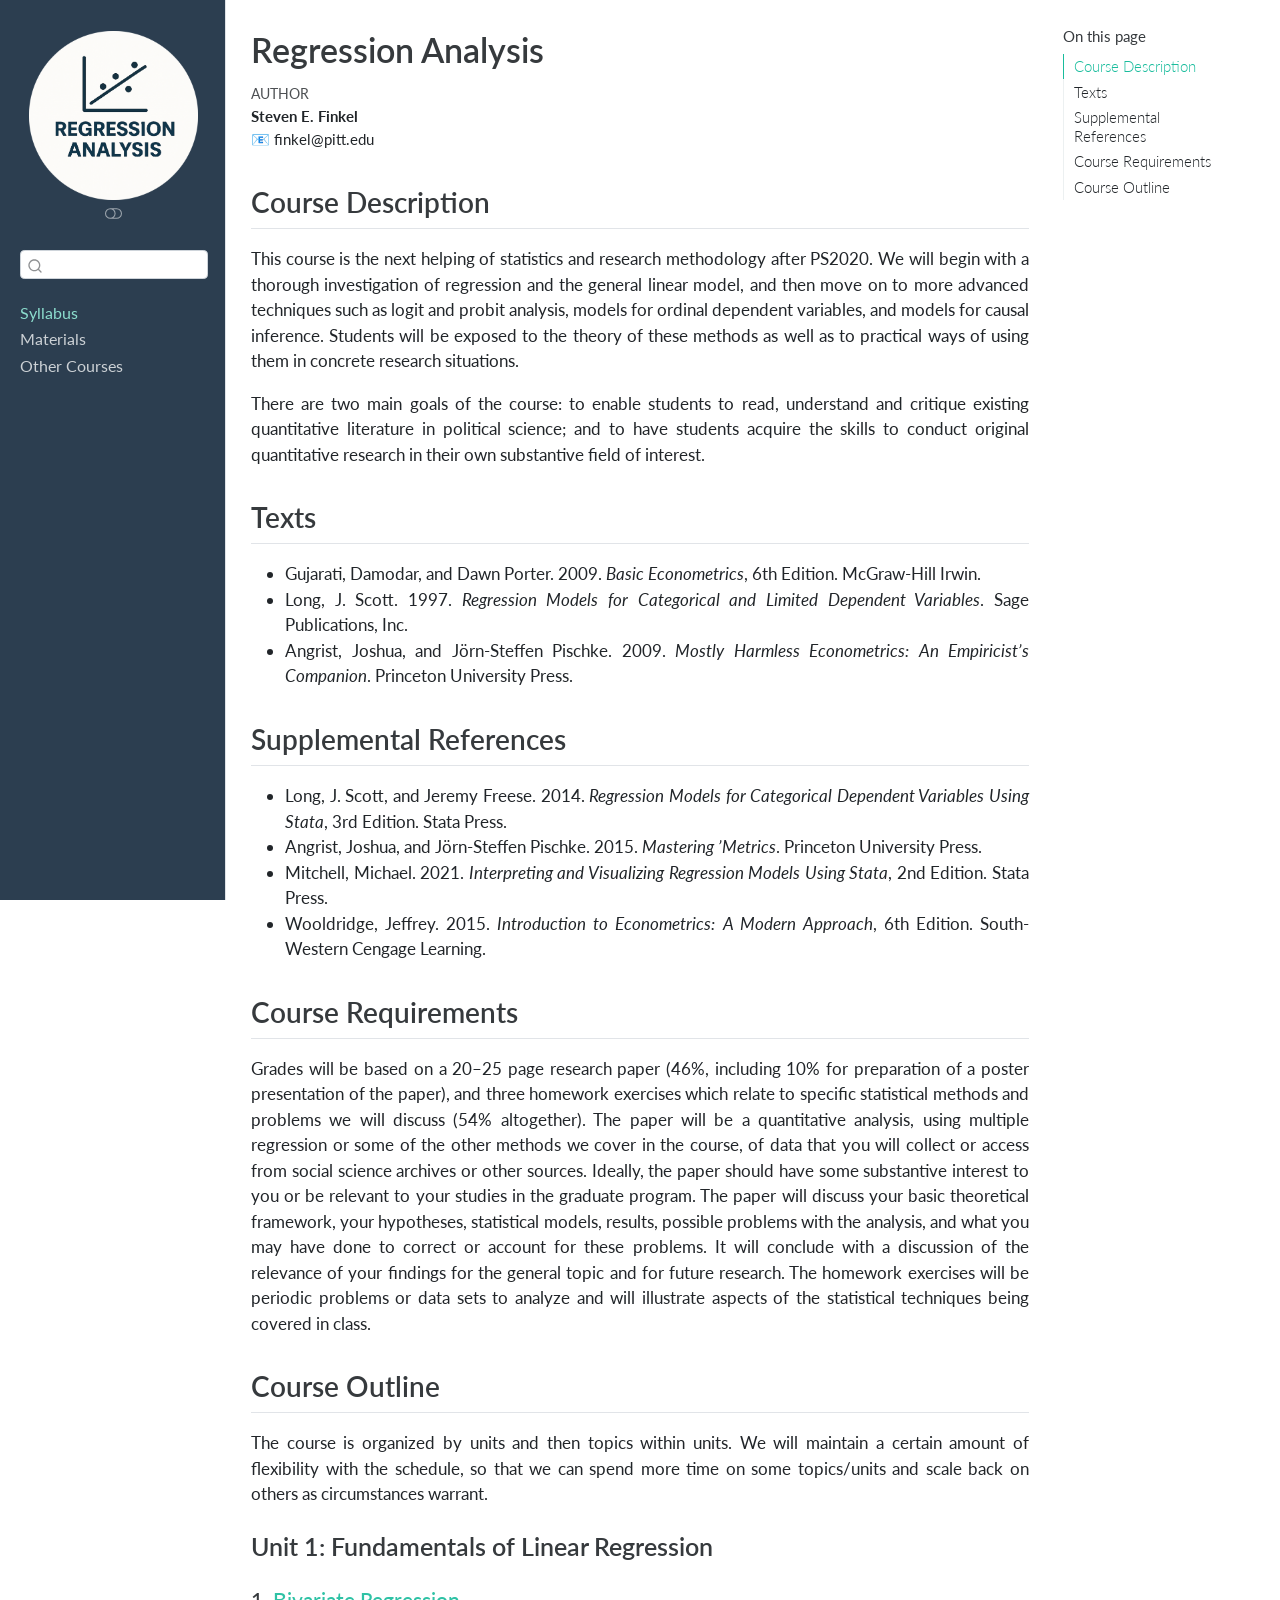
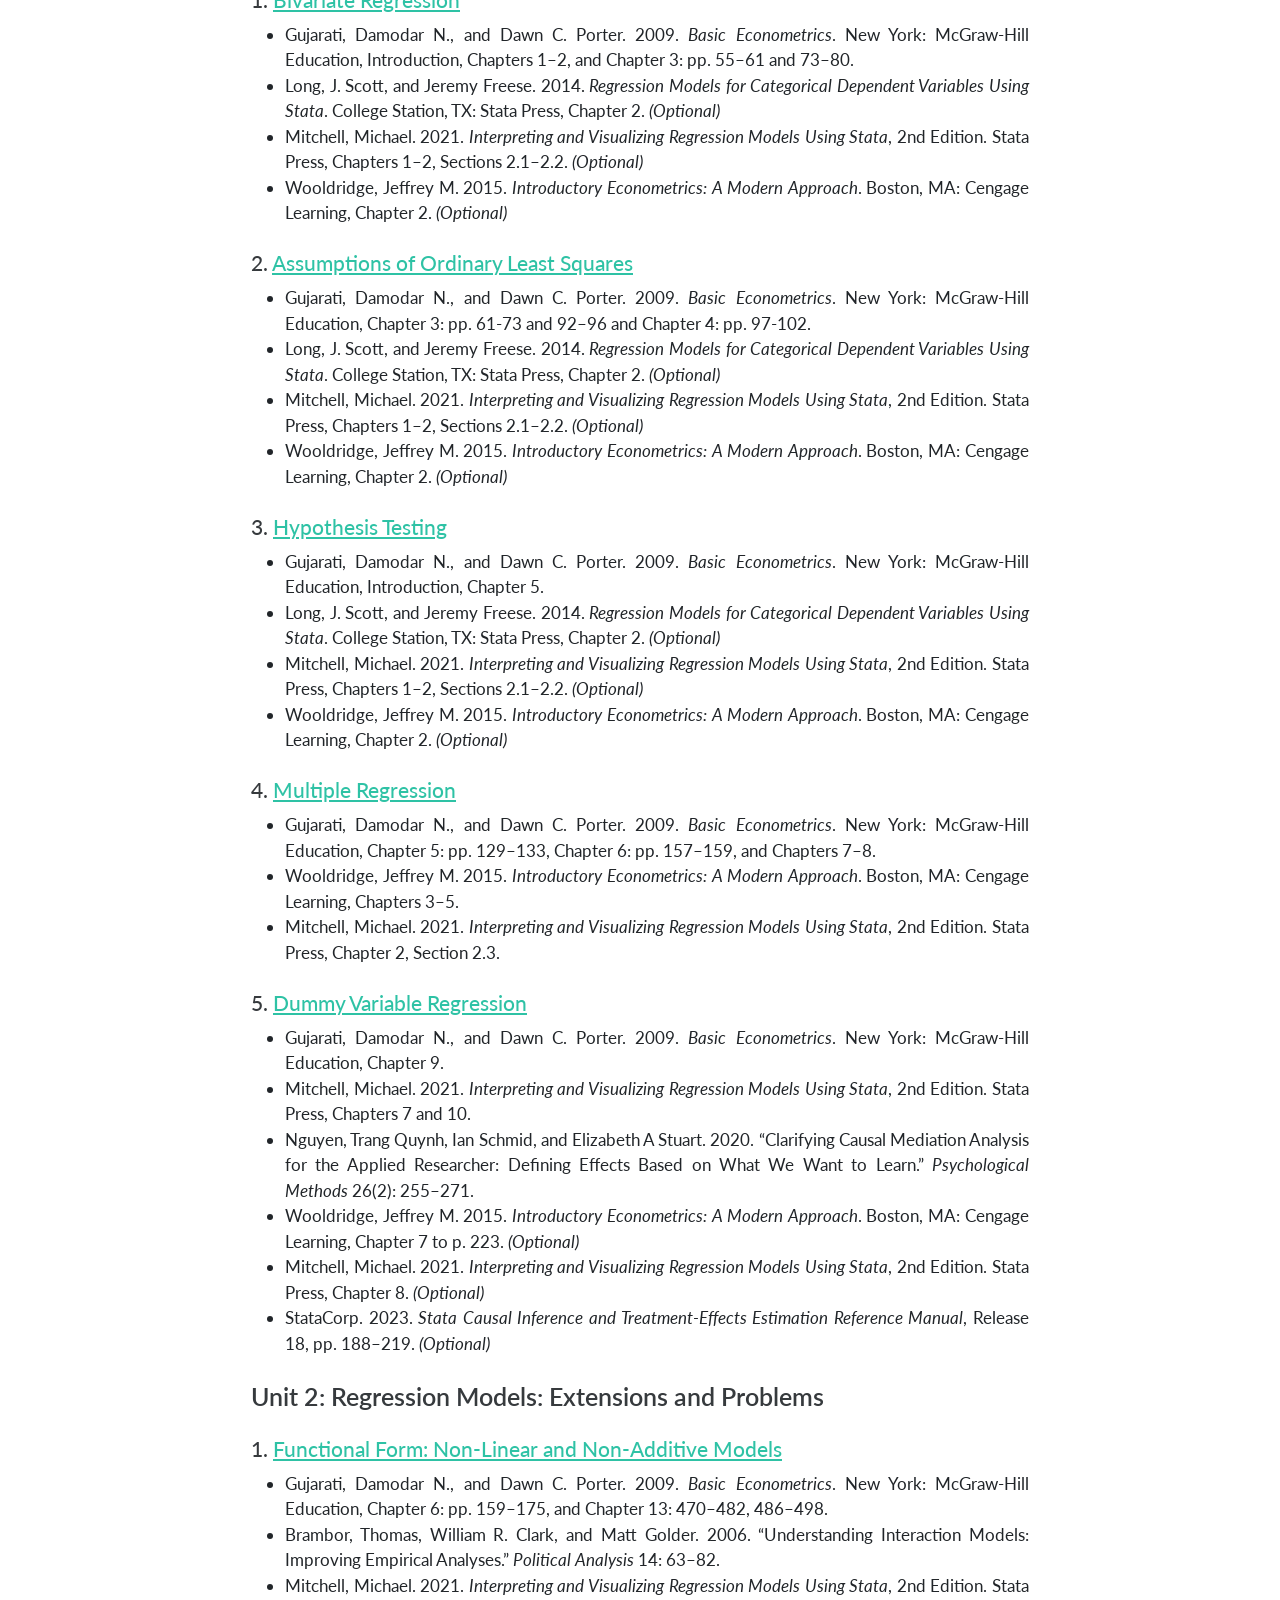
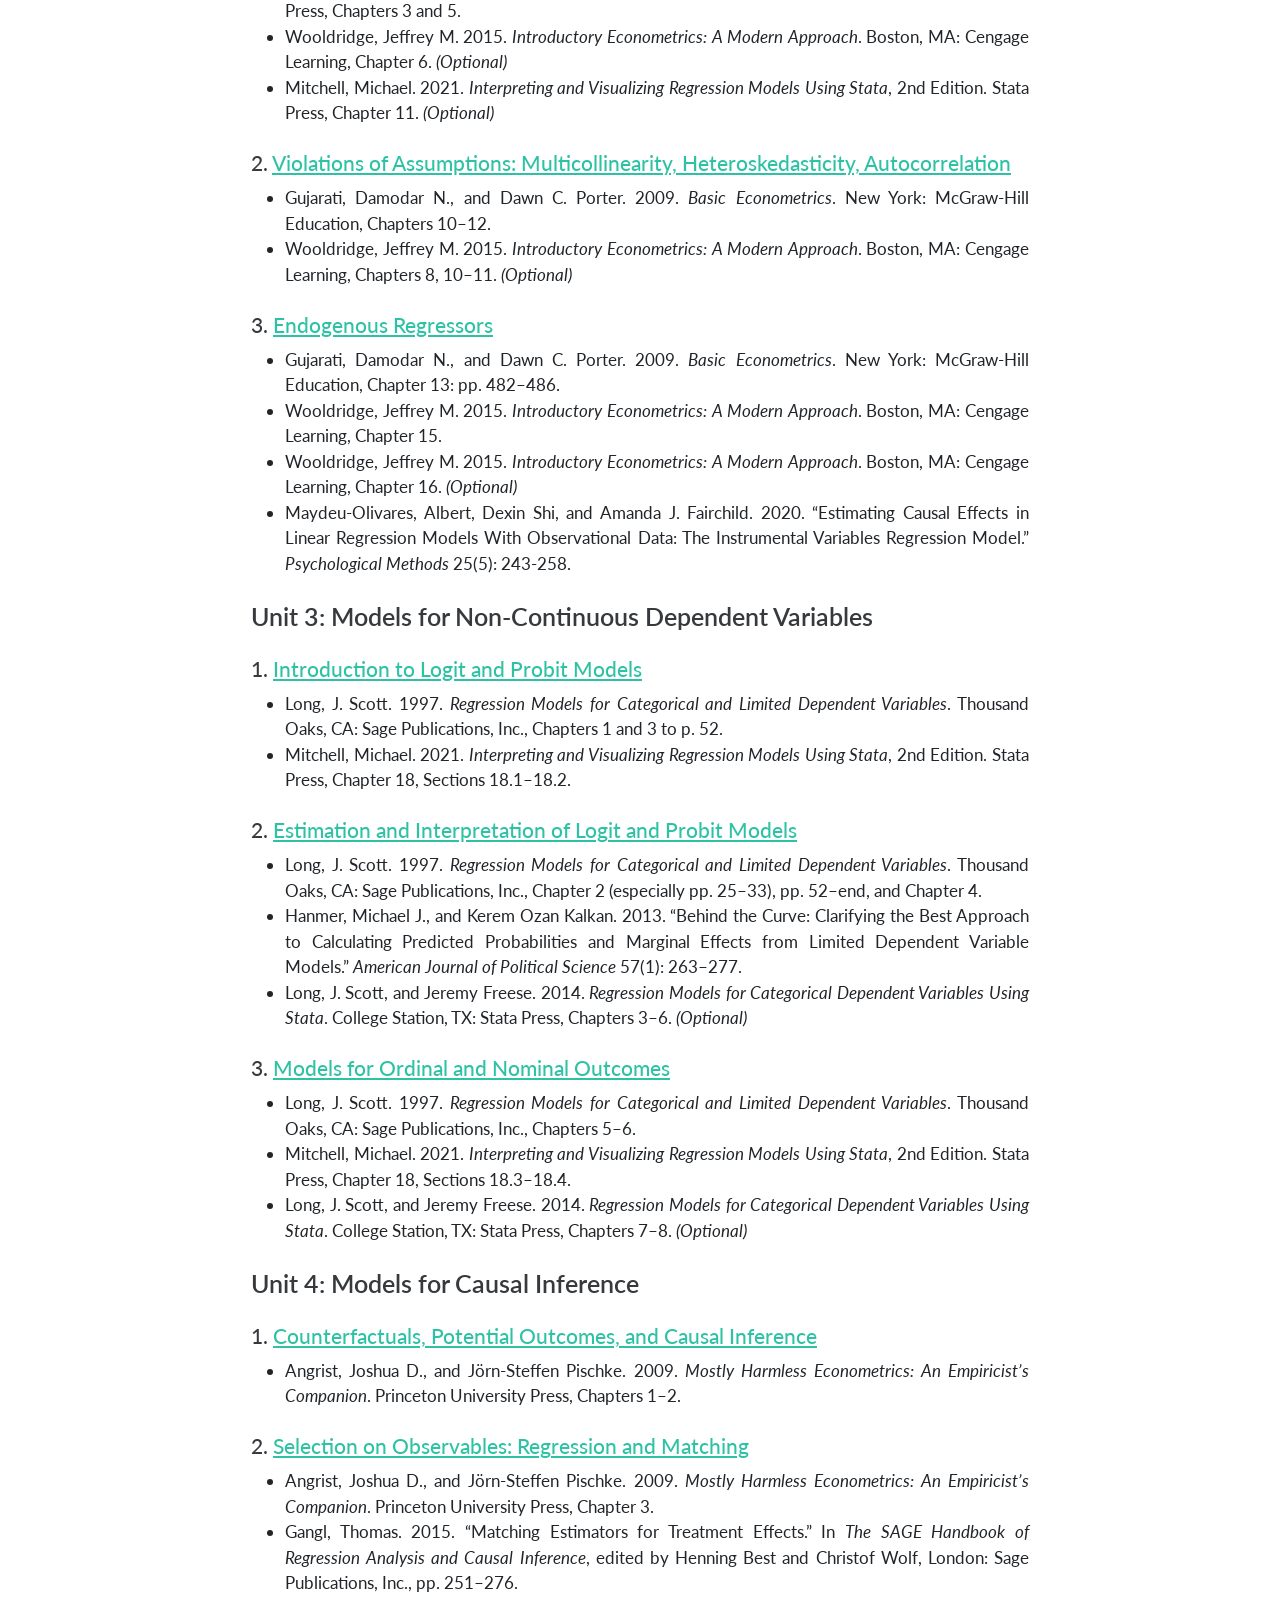
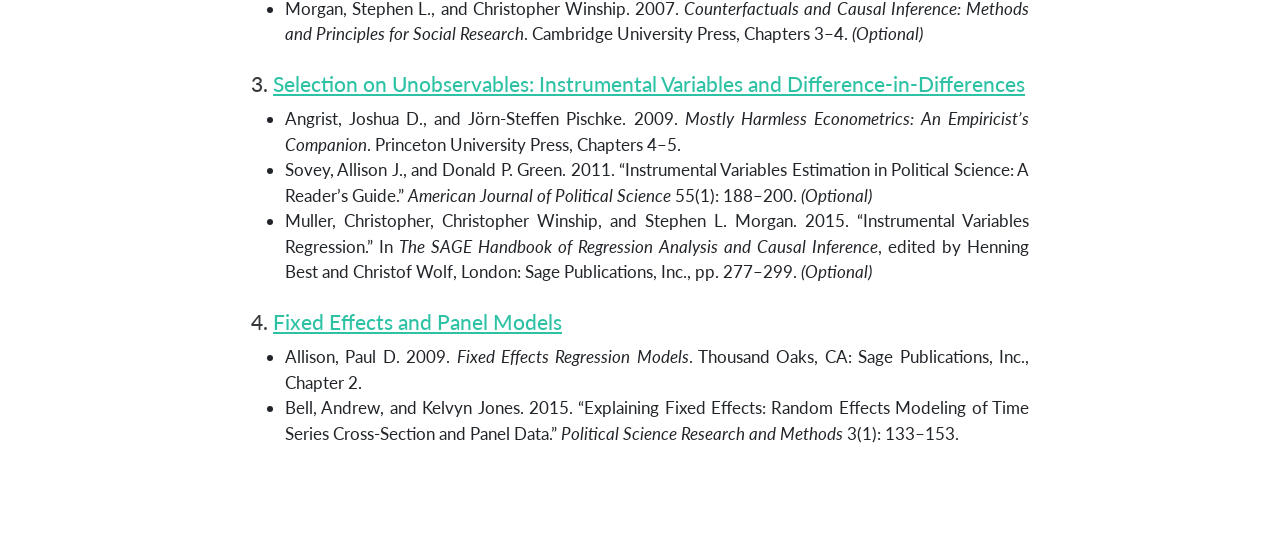
==== commit 6ca1b14c: "Update index.html" ====
--- a/docs/index.html
+++ b/docs/index.html
@@ -1,8 +1,702 @@
-<html xmlns="http://www.w3.org/1999/xhtml">    
-  <head>      
-    <title>Redirect to materials.html</title>      
-    <meta http-equiv="refresh" content="0;URL='materials.html'" />    
-  </head>    
-  <body> 
-  </body>  
-</html>     
+<!DOCTYPE html>
+<html xmlns="http://www.w3.org/1999/xhtml" lang="en" xml:lang="en"><head>
+
+<meta charset="utf-8">
+<meta name="generator" content="quarto-1.3.353">
+
+<meta name="viewport" content="width=device-width, initial-scale=1.0, user-scalable=yes">
+
+<meta name="author" content="Steven E. Finkel 📧 finkel@pitt.edu">
+
+<title>Regression Analysis</title>
+<style>
+code{white-space: pre-wrap;}
+span.smallcaps{font-variant: small-caps;}
+div.columns{display: flex; gap: min(4vw, 1.5em);}
+div.column{flex: auto; overflow-x: auto;}
+div.hanging-indent{margin-left: 1.5em; text-indent: -1.5em;}
+ul.task-list{list-style: none;}
+ul.task-list li input[type="checkbox"] {
+  width: 0.8em;
+  margin: 0 0.8em 0.2em -1em; /* quarto-specific, see https://github.com/quarto-dev/quarto-cli/issues/4556 */ 
+  vertical-align: middle;
+}
+</style>
+
+
+<script src="site_libs/quarto-nav/quarto-nav.js"></script>
+<script src="site_libs/clipboard/clipboard.min.js"></script>
+<script src="site_libs/quarto-search/autocomplete.umd.js"></script>
+<script src="site_libs/quarto-search/fuse.min.js"></script>
+<script src="site_libs/quarto-search/quarto-search.js"></script>
+<meta name="quarto:offset" content="./">
+<script src="site_libs/quarto-html/quarto.js"></script>
+<script src="site_libs/quarto-html/popper.min.js"></script>
+<script src="site_libs/quarto-html/tippy.umd.min.js"></script>
+<link href="site_libs/quarto-html/tippy.css" rel="stylesheet">
+<link href="site_libs/quarto-html/quarto-syntax-highlighting.css" rel="stylesheet" class="quarto-color-scheme" id="quarto-text-highlighting-styles">
+<link href="site_libs/quarto-html/quarto-syntax-highlighting-dark.css" rel="prefetch" class="quarto-color-scheme quarto-color-alternate" id="quarto-text-highlighting-styles">
+<script src="site_libs/bootstrap/bootstrap.min.js"></script>
+<link href="site_libs/bootstrap/bootstrap-icons.css" rel="stylesheet">
+<link href="site_libs/bootstrap/bootstrap.min.css" rel="stylesheet" class="quarto-color-scheme" id="quarto-bootstrap" data-mode="light">
+<link href="site_libs/bootstrap/bootstrap-dark.min.css" rel="prefetch" class="quarto-color-scheme quarto-color-alternate" id="quarto-bootstrap" data-mode="dark">
+<script id="quarto-search-options" type="application/json">{
+  "location": "sidebar",
+  "copy-button": false,
+  "collapse-after": 3,
+  "panel-placement": "start",
+  "type": "textbox",
+  "limit": 20,
+  "language": {
+    "search-no-results-text": "No results",
+    "search-matching-documents-text": "matching documents",
+    "search-copy-link-title": "Copy link to search",
+    "search-hide-matches-text": "Hide additional matches",
+    "search-more-match-text": "more match in this document",
+    "search-more-matches-text": "more matches in this document",
+    "search-clear-button-title": "Clear",
+    "search-detached-cancel-button-title": "Cancel",
+    "search-submit-button-title": "Submit"
+  }
+}</script>
+<meta name="google-site-verification" content="P-zitzVGzvQSeHPkKdTFETSxi1XEwqcpJITI1MVlfZg">
+
+
+<link rel="stylesheet" href="styles.css">
+</head>
+
+<body class="nav-sidebar docked">
+
+<div id="quarto-search-results"></div>
+  <header id="quarto-header" class="headroom fixed-top">
+  <nav class="quarto-secondary-nav">
+    <div class="container-fluid d-flex">
+      <button type="button" class="quarto-btn-toggle btn" data-bs-toggle="collapse" data-bs-target="#quarto-sidebar,#quarto-sidebar-glass" aria-controls="quarto-sidebar" aria-expanded="false" aria-label="Toggle sidebar navigation" onclick="if (window.quartoToggleHeadroom) { window.quartoToggleHeadroom(); }">
+        <i class="bi bi-layout-text-sidebar-reverse"></i>
+      </button>
+      <nav class="quarto-page-breadcrumbs" aria-label="breadcrumb"><ol class="breadcrumb"><li class="breadcrumb-item"><a href="./syllabus.html">Syllabus</a></li></ol></nav>
+      <a class="flex-grow-1" role="button" data-bs-toggle="collapse" data-bs-target="#quarto-sidebar,#quarto-sidebar-glass" aria-controls="quarto-sidebar" aria-expanded="false" aria-label="Toggle sidebar navigation" onclick="if (window.quartoToggleHeadroom) { window.quartoToggleHeadroom(); }">      
+      </a>
+      <button type="button" class="btn quarto-search-button" aria-label="Search" onclick="window.quartoOpenSearch();">
+        <i class="bi bi-search"></i>
+      </button>
+    </div>
+  </nav>
+</header>
+<!-- content -->
+<div id="quarto-content" class="quarto-container page-columns page-rows-contents page-layout-full">
+<!-- sidebar -->
+  <nav id="quarto-sidebar" class="sidebar collapse collapse-horizontal sidebar-navigation docked overflow-auto">
+    <div class="pt-lg-2 mt-2 text-center sidebar-header">
+      <a href="./index.html" class="sidebar-logo-link">
+      <img src="./images/ps2030_logo-modified.png" alt="" class="sidebar-logo py-0 d-lg-inline d-none">
+      </a>
+      <div class="sidebar-tools-main">
+  <a href="" class="quarto-color-scheme-toggle quarto-navigation-tool  px-1" onclick="window.quartoToggleColorScheme(); return false;" title="Toggle dark mode"><i class="bi"></i></a>
+</div>
+      </div>
+        <div class="mt-2 flex-shrink-0 align-items-center">
+        <div class="sidebar-search">
+        <div id="quarto-search" class="" title="Search"></div>
+        </div>
+        </div>
+    <div class="sidebar-menu-container"> 
+    <ul class="list-unstyled mt-1">
+        <li class="sidebar-item">
+  <div class="sidebar-item-container"> 
+  <a href="./syllabus.html" class="sidebar-item-text sidebar-link active">
+ <span class="menu-text">Syllabus</span></a>
+  </div>
+</li>
+        <li class="sidebar-item">
+  <div class="sidebar-item-container"> 
+  <a href="./materials.html" class="sidebar-item-text sidebar-link">
+ <span class="menu-text">Materials</span></a>
+  </div>
+</li>
+        <li class="sidebar-item">
+  <div class="sidebar-item-container"> 
+  <a href="https://www.stevenfinkel.com/teaching.html" class="sidebar-item-text sidebar-link">
+ <span class="menu-text">Other Courses</span></a>
+  </div>
+</li>
+    </ul>
+    </div>
+</nav>
+<div id="quarto-sidebar-glass" data-bs-toggle="collapse" data-bs-target="#quarto-sidebar,#quarto-sidebar-glass"></div>
+<!-- margin-sidebar -->
+    <div id="quarto-margin-sidebar" class="sidebar margin-sidebar">
+        <nav id="TOC" role="doc-toc" class="toc-active">
+    <h2 id="toc-title">On this page</h2>
+   
+  <ul class="collapse">
+  <li><a href="#course-description" id="toc-course-description" class="nav-link active" data-scroll-target="#course-description">Course Description</a></li>
+  <li><a href="#texts" id="toc-texts" class="nav-link" data-scroll-target="#texts">Texts</a></li>
+  <li><a href="#supplemental-references" id="toc-supplemental-references" class="nav-link" data-scroll-target="#supplemental-references">Supplemental References</a></li>
+  <li><a href="#course-requirements" id="toc-course-requirements" class="nav-link" data-scroll-target="#course-requirements">Course Requirements</a></li>
+  <li><a href="#course-outline" id="toc-course-outline" class="nav-link" data-scroll-target="#course-outline">Course Outline</a></li>
+  </ul>
+</nav>
+    </div>
+<!-- main -->
+<main class="content column-body" id="quarto-document-content">
+
+<header id="title-block-header" class="quarto-title-block default">
+<div class="quarto-title">
+<h1 class="title">Regression Analysis</h1>
+</div>
+
+
+
+<div class="quarto-title-meta">
+
+    <div>
+    <div class="quarto-title-meta-heading">Author</div>
+    <div class="quarto-title-meta-contents">
+             <p><a href="https://www.stevenfinkel.com/about.html" target="_blank"><strong>Steven E. Finkel</strong></a><br><a href="mailto:finkel@pitt.edu">📧 finkel@pitt.edu</a> </p>
+          </div>
+  </div>
+    
+  
+    
+  </div>
+  
+
+</header>
+
+<section id="course-description" class="level2">
+<h2 data-anchor-id="course-description">Course Description</h2>
+<div class="justify-text">
+<p>This course is the next helping of statistics and research methodology after PS2020. We will begin with a thorough investigation of regression and the general linear model, and then move on to more advanced techniques such as logit and probit analysis, models for ordinal dependent variables, and models for causal inference. Students will be exposed to the theory of these methods as well as to practical ways of using them in concrete research situations.</p>
+<p>There are two main goals of the course: to enable students to read, understand and critique existing quantitative literature in political science; and to have students acquire the skills to conduct original quantitative research in their own substantive field of interest.</p>
+</div>
+</section>
+<section id="texts" class="level2">
+<h2 data-anchor-id="texts">Texts</h2>
+<div class="justify-text">
+<ul>
+<li>Gujarati, Damodar, and Dawn Porter. 2009. <em>Basic Econometrics</em>, 6th Edition. McGraw-Hill Irwin.</li>
+<li>Long, J. Scott. 1997. <em>Regression Models for Categorical and Limited Dependent Variables</em>. Sage Publications, Inc.</li>
+<li>Angrist, Joshua, and Jörn-Steffen Pischke. 2009. <em>Mostly Harmless Econometrics: An Empiricist’s Companion</em>. Princeton University Press.</li>
+</ul>
+</div>
+</section>
+<section id="supplemental-references" class="level2">
+<h2 data-anchor-id="supplemental-references">Supplemental References</h2>
+<div class="justify-text">
+<ul>
+<li>Long, J. Scott, and Jeremy Freese. 2014. <em>Regression Models for Categorical Dependent Variables Using Stata</em>, 3rd Edition. Stata Press.</li>
+<li>Angrist, Joshua, and Jörn-Steffen Pischke. 2015. <em>Mastering ’Metrics</em>. Princeton University Press.</li>
+<li>Mitchell, Michael. 2021. <em>Interpreting and Visualizing Regression Models Using Stata</em>, 2nd Edition. Stata Press.</li>
+<li>Wooldridge, Jeffrey. 2015. <em>Introduction to Econometrics: A Modern Approach</em>, 6th Edition. South-Western Cengage Learning.</li>
+</ul>
+</div>
+</section>
+<section id="course-requirements" class="level2">
+<h2 data-anchor-id="course-requirements">Course Requirements</h2>
+<div class="justify-text">
+<p>Grades will be based on a 20–25 page research paper (46%, including 10% for preparation of a poster presentation of the paper), and three homework exercises which relate to specific statistical methods and problems we will discuss (54% altogether). The paper will be a quantitative analysis, using multiple regression or some of the other methods we cover in the course, of data that you will collect or access from social science archives or other sources. Ideally, the paper should have some substantive interest to you or be relevant to your studies in the graduate program. The paper will discuss your basic theoretical framework, your hypotheses, statistical models, results, possible problems with the analysis, and what you may have done to correct or account for these problems. It will conclude with a discussion of the relevance of your findings for the general topic and for future research. The homework exercises will be periodic problems or data sets to analyze and will illustrate aspects of the statistical techniques being covered in class.</p>
+</div>
+</section>
+<section id="course-outline" class="level2">
+<h2 data-anchor-id="course-outline">Course Outline</h2>
+<div class="justify-text">
+<p>The course is organized by units and then topics within units. We will maintain a certain amount of flexibility with the schedule, so that we can spend more time on some topics/units and scale back on others as circumstances warrant.</p>
+<section id="unit-1-fundamentals-of-linear-regression" class="level3">
+<h3 data-anchor-id="unit-1-fundamentals-of-linear-regression">Unit 1: Fundamentals of Linear Regression</h3>
+<section id="bivariate-regression" class="level4">
+<h4 data-anchor-id="bivariate-regression">1. <a href="materials.html#bivariate-regression">Bivariate Regression</a></h4>
+<ul>
+<li>Gujarati, Damodar N., and Dawn C. Porter. 2009. <em>Basic Econometrics</em>. New York: McGraw-Hill Education, Introduction, Chapters 1–2, and Chapter 3: pp.&nbsp;55–61 and 73–80.&nbsp;</li>
+<li>Long, J. Scott, and Jeremy Freese. 2014. <em>Regression Models for Categorical Dependent Variables Using Stata</em>. College Station, TX: Stata Press, Chapter 2. <em>(Optional)</em><br>
+</li>
+<li>Mitchell, Michael. 2021. <em>Interpreting and Visualizing Regression Models Using Stata</em>, 2nd Edition. Stata Press, Chapters 1–2, Sections 2.1–2.2. <em>(Optional)</em><br>
+</li>
+<li>Wooldridge, Jeffrey M. 2015. <em>Introductory Econometrics: A Modern Approach</em>. Boston, MA: Cengage Learning, Chapter 2. <em>(Optional)</em></li>
+</ul>
+</section>
+<section id="assumptions-of-ordinary-least-squares" class="level4">
+<h4 data-anchor-id="assumptions-of-ordinary-least-squares">2. <a href="materials.html#ols-assumptions">Assumptions of Ordinary Least Squares</a></h4>
+<ul>
+<li>Gujarati, Damodar N., and Dawn C. Porter. 2009. <em>Basic Econometrics</em>. New York: McGraw-Hill Education, Chapter 3: pp.&nbsp;61-73 and 92–96 and Chapter 4: pp.&nbsp;97-102.<br>
+</li>
+<li>Long, J. Scott, and Jeremy Freese. 2014. <em>Regression Models for Categorical Dependent Variables Using Stata</em>. College Station, TX: Stata Press, Chapter 2. <em>(Optional)</em><br>
+</li>
+<li>Mitchell, Michael. 2021. <em>Interpreting and Visualizing Regression Models Using Stata</em>, 2nd Edition. Stata Press, Chapters 1–2, Sections 2.1–2.2. <em>(Optional)</em><br>
+</li>
+<li>Wooldridge, Jeffrey M. 2015. <em>Introductory Econometrics: A Modern Approach</em>. Boston, MA: Cengage Learning, Chapter 2. <em>(Optional)</em></li>
+</ul>
+</section>
+<section id="hypothesis-testing" class="level4">
+<h4 data-anchor-id="hypothesis-testing">3. <a href="materials.html#hypothesis-testing">Hypothesis Testing</a></h4>
+<ul>
+<li>Gujarati, Damodar N., and Dawn C. Porter. 2009. <em>Basic Econometrics</em>. New York: McGraw-Hill Education, Introduction, Chapter 5.<br>
+</li>
+<li>Long, J. Scott, and Jeremy Freese. 2014. <em>Regression Models for Categorical Dependent Variables Using Stata</em>. College Station, TX: Stata Press, Chapter 2. <em>(Optional)</em><br>
+</li>
+<li>Mitchell, Michael. 2021. <em>Interpreting and Visualizing Regression Models Using Stata</em>, 2nd Edition. Stata Press, Chapters 1–2, Sections 2.1–2.2. <em>(Optional)</em><br>
+</li>
+<li>Wooldridge, Jeffrey M. 2015. <em>Introductory Econometrics: A Modern Approach</em>. Boston, MA: Cengage Learning, Chapter 2. <em>(Optional)</em></li>
+</ul>
+</section>
+<section id="multiple-regression" class="level4">
+<h4 data-anchor-id="multiple-regression">4. <a href="materials.html#multiple-regression">Multiple Regression</a></h4>
+<ul>
+<li>Gujarati, Damodar N., and Dawn C. Porter. 2009. <em>Basic Econometrics</em>. New York: McGraw-Hill Education, Chapter 5: pp.&nbsp;129–133, Chapter 6: pp.&nbsp;157–159, and Chapters 7–8.&nbsp;</li>
+<li>Wooldridge, Jeffrey M. 2015. <em>Introductory Econometrics: A Modern Approach</em>. Boston, MA: Cengage Learning, Chapters 3–5.&nbsp;</li>
+<li>Mitchell, Michael. 2021. <em>Interpreting and Visualizing Regression Models Using Stata</em>, 2nd Edition. Stata Press, Chapter 2, Section 2.3.</li>
+</ul>
+</section>
+<section id="dummy-variable-regression" class="level4">
+<h4 data-anchor-id="dummy-variable-regression">5. <a href="materials.html#dummy-variable-regression">Dummy Variable Regression</a></h4>
+<ul>
+<li>Gujarati, Damodar N., and Dawn C. Porter. 2009. <em>Basic Econometrics</em>. New York: McGraw-Hill Education, Chapter 9.&nbsp;</li>
+<li>Mitchell, Michael. 2021. <em>Interpreting and Visualizing Regression Models Using Stata</em>, 2nd Edition. Stata Press, Chapters 7 and 10.&nbsp;</li>
+<li>Nguyen, Trang Quynh, Ian Schmid, and Elizabeth A Stuart. 2020. “Clarifying Causal Mediation Analysis for the Applied Researcher: Defining Effects Based on What We Want to Learn.” <em>Psychological Methods</em> 26(2): 255–271.&nbsp;</li>
+<li>Wooldridge, Jeffrey M. 2015. <em>Introductory Econometrics: A Modern Approach</em>. Boston, MA: Cengage Learning, Chapter 7 to p.&nbsp;223. <em>(Optional)</em>&nbsp;</li>
+<li>Mitchell, Michael. 2021. <em>Interpreting and Visualizing Regression Models Using Stata</em>, 2nd Edition. Stata Press, Chapter 8. <em>(Optional)</em>&nbsp;</li>
+<li>StataCorp. 2023. <em>Stata Causal Inference and Treatment-Effects Estimation Reference Manual</em>, Release 18, pp.&nbsp;188–219. <em>(Optional)</em></li>
+</ul>
+</section>
+</section>
+<section id="unit-2-regression-models-extensions-and-problems" class="level3">
+<h3 data-anchor-id="unit-2-regression-models-extensions-and-problems">Unit 2: Regression Models: Extensions and Problems</h3>
+<section id="functional-form-non-linear-and-non-additive-models" class="level4">
+<h4 data-anchor-id="functional-form-non-linear-and-non-additive-models">1. <a href="materials.html#functional-form">Functional Form: Non-Linear and Non-Additive Models</a></h4>
+<ul>
+<li>Gujarati, Damodar N., and Dawn C. Porter. 2009. <em>Basic Econometrics</em>. New York: McGraw-Hill Education, Chapter 6: pp.&nbsp;159–175, and Chapter 13: 470–482, 486–498.<br>
+</li>
+<li>Brambor, Thomas, William R. Clark, and Matt Golder. 2006. “Understanding Interaction Models: Improving Empirical Analyses.” <em>Political Analysis</em> 14: 63–82.&nbsp;</li>
+<li>Mitchell, Michael. 2021. <em>Interpreting and Visualizing Regression Models Using Stata</em>, 2nd Edition. Stata Press, Chapters 3 and 5.&nbsp;</li>
+<li>Wooldridge, Jeffrey M. 2015. <em>Introductory Econometrics: A Modern Approach</em>. Boston, MA: Cengage Learning, Chapter 6. <em>(Optional)</em>&nbsp;</li>
+<li>Mitchell, Michael. 2021. <em>Interpreting and Visualizing Regression Models Using Stata</em>, 2nd Edition. Stata Press, Chapter 11. <em>(Optional)</em></li>
+</ul>
+</section>
+<section id="violations-of-assumptions-multicollinearity-heteroskedasticity-autocorrelation" class="level4">
+<h4 data-anchor-id="violations-of-assumptions-multicollinearity-heteroskedasticity-autocorrelation">2. <a href="materials.html#violations-of-assumptions">Violations of Assumptions: Multicollinearity, Heteroskedasticity, Autocorrelation</a></h4>
+<ul>
+<li>Gujarati, Damodar N., and Dawn C. Porter. 2009. <em>Basic Econometrics</em>. New York: McGraw-Hill Education, Chapters 10–12.&nbsp;</li>
+<li>Wooldridge, Jeffrey M. 2015. <em>Introductory Econometrics: A Modern Approach</em>. Boston, MA: Cengage Learning, Chapters 8, 10–11. <em>(Optional)</em></li>
+</ul>
+</section>
+<section id="endogenous-regressors" class="level4">
+<h4 data-anchor-id="endogenous-regressors">3. <a href="materials.html#endogenous-regressors">Endogenous Regressors</a></h4>
+<ul>
+<li>Gujarati, Damodar N., and Dawn C. Porter. 2009. <em>Basic Econometrics</em>. New York: McGraw-Hill Education, Chapter 13: pp.&nbsp;482–486.&nbsp;<br>
+</li>
+<li>Wooldridge, Jeffrey M. 2015. <em>Introductory Econometrics: A Modern Approach</em>. Boston, MA: Cengage Learning, Chapter 15.&nbsp;</li>
+<li>Wooldridge, Jeffrey M. 2015. <em>Introductory Econometrics: A Modern Approach</em>. Boston, MA: Cengage Learning, Chapter 16. <em>(Optional)</em>&nbsp;</li>
+<li>Maydeu-Olivares, Albert, Dexin Shi, and Amanda J. Fairchild. 2020. “Estimating Causal Effects in Linear Regression Models With Observational Data: The Instrumental Variables Regression Model.” <em>Psychological Methods</em> 25(5): 243-258.</li>
+</ul>
+</section>
+</section>
+<section id="unit-3-models-for-non-continuous-dependent-variables" class="level3">
+<h3 data-anchor-id="unit-3-models-for-non-continuous-dependent-variables">Unit 3: Models for Non-Continuous Dependent Variables</h3>
+<section id="introduction-to-logit-and-probit-models" class="level4">
+<h4 data-anchor-id="introduction-to-logit-and-probit-models">1. <a href="materials.html#logit-probit-intro">Introduction to Logit and Probit Models</a></h4>
+<ul>
+<li>Long, J. Scott. 1997. <em>Regression Models for Categorical and Limited Dependent Variables</em>. Thousand Oaks, CA: Sage Publications, Inc., Chapters 1 and 3 to p.&nbsp;52.&nbsp;</li>
+<li>Mitchell, Michael. 2021. <em>Interpreting and Visualizing Regression Models Using Stata</em>, 2nd Edition. Stata Press, Chapter 18, Sections 18.1–18.2.</li>
+</ul>
+</section>
+<section id="estimation-and-interpretation-of-logit-and-probit-models" class="level4">
+<h4 data-anchor-id="estimation-and-interpretation-of-logit-and-probit-models">2. <a href="materials.html#logit-probit-interpretation">Estimation and Interpretation of Logit and Probit Models</a></h4>
+<ul>
+<li>Long, J. Scott. 1997. <em>Regression Models for Categorical and Limited Dependent Variables</em>. Thousand Oaks, CA: Sage Publications, Inc., Chapter 2 (especially pp.&nbsp;25–33), pp.&nbsp;52–end, and Chapter 4.&nbsp;</li>
+<li>Hanmer, Michael J., and Kerem Ozan Kalkan. 2013. “Behind the Curve: Clarifying the Best Approach to Calculating Predicted Probabilities and Marginal Effects from Limited Dependent Variable Models.” <em>American Journal of Political Science</em> 57(1): 263–277.&nbsp;</li>
+<li>Long, J. Scott, and Jeremy Freese. 2014. <em>Regression Models for Categorical Dependent Variables Using Stata</em>. College Station, TX: Stata Press, Chapters 3–6. <em>(Optional)</em></li>
+</ul>
+</section>
+<section id="models-for-ordinal-and-nominal-outcomes" class="level4">
+<h4 data-anchor-id="models-for-ordinal-and-nominal-outcomes">3. <a href="materials.html#ordinal-nominal">Models for Ordinal and Nominal Outcomes</a></h4>
+<ul>
+<li>Long, J. Scott. 1997. <em>Regression Models for Categorical and Limited Dependent Variables</em>. Thousand Oaks, CA: Sage Publications, Inc., Chapters 5–6.&nbsp;</li>
+<li>Mitchell, Michael. 2021. <em>Interpreting and Visualizing Regression Models Using Stata</em>, 2nd Edition. Stata Press, Chapter 18, Sections 18.3–18.4.&nbsp;</li>
+<li>Long, J. Scott, and Jeremy Freese. 2014. <em>Regression Models for Categorical Dependent Variables Using Stata</em>. College Station, TX: Stata Press, Chapters 7–8. <em>(Optional)</em></li>
+</ul>
+</section>
+</section>
+<section id="unit-4-models-for-causal-inference" class="level3">
+<h3 data-anchor-id="unit-4-models-for-causal-inference">Unit 4: Models for Causal Inference</h3>
+<section id="counterfactuals-potential-outcomes-and-causal-inference" class="level4">
+<h4 data-anchor-id="counterfactuals-potential-outcomes-and-causal-inference">1. <a href="materials.html#causal-inference-intro">Counterfactuals, Potential Outcomes, and Causal Inference</a></h4>
+<ul>
+<li>Angrist, Joshua D., and Jörn-Steffen Pischke. 2009. <em>Mostly Harmless Econometrics: An Empiricist’s Companion</em>. Princeton University Press, Chapters 1–2.</li>
+</ul>
+</section>
+<section id="selection-on-observables-regression-and-matching" class="level4">
+<h4 data-anchor-id="selection-on-observables-regression-and-matching">2. <a href="materials.html#observables-matching">Selection on Observables: Regression and Matching</a></h4>
+<ul>
+<li>Angrist, Joshua D., and Jörn-Steffen Pischke. 2009. <em>Mostly Harmless Econometrics: An Empiricist’s Companion</em>. Princeton University Press, Chapter 3.&nbsp;</li>
+<li>Gangl, Thomas. 2015. “Matching Estimators for Treatment Effects.” In <em>The SAGE Handbook of Regression Analysis and Causal Inference</em>, edited by Henning Best and Christof Wolf, London: Sage Publications, Inc., pp.&nbsp;251–276.&nbsp;</li>
+<li>Morgan, Stephen L., and Christopher Winship. 2007. <em>Counterfactuals and Causal Inference: Methods and Principles for Social Research</em>. Cambridge University Press, Chapters 3–4. <em>(Optional)</em></li>
+</ul>
+</section>
+<section id="selection-on-unobservables-instrumental-variables-and-difference-in-differences" class="level4">
+<h4 data-anchor-id="selection-on-unobservables-instrumental-variables-and-difference-in-differences">3. <a href="materials.html#unobservables-iv-did">Selection on Unobservables: Instrumental Variables and Difference-in-Differences</a></h4>
+<ul>
+<li>Angrist, Joshua D., and Jörn-Steffen Pischke. 2009. <em>Mostly Harmless Econometrics: An Empiricist’s Companion</em>. Princeton University Press, Chapters 4–5.&nbsp;</li>
+<li>Sovey, Allison J., and Donald P. Green. 2011. “Instrumental Variables Estimation in Political Science: A Reader’s Guide.” <em>American Journal of Political Science</em> 55(1): 188–200. <em>(Optional)</em>&nbsp;</li>
+<li>Muller, Christopher, Christopher Winship, and Stephen L. Morgan. 2015. “Instrumental Variables Regression.” In <em>The SAGE Handbook of Regression Analysis and Causal Inference</em>, edited by Henning Best and Christof Wolf, London: Sage Publications, Inc., pp.&nbsp;277–299. <em>(Optional)</em></li>
+</ul>
+</section>
+<section id="fixed-effects-and-panel-models" class="level4">
+<h4 data-anchor-id="fixed-effects-and-panel-models">4. <a href="materials.html#fixed-effects-panel">Fixed Effects and Panel Models</a></h4>
+<ul>
+<li>Allison, Paul D. 2009. <em>Fixed Effects Regression Models</em>. Thousand Oaks, CA: Sage Publications, Inc., Chapter 2.&nbsp;</li>
+<li>Bell, Andrew, and Kelvyn Jones. 2015. “Explaining Fixed Effects: Random Effects Modeling of Time Series Cross-Section and Panel Data.” <em>Political Science Research and Methods</em> 3(1): 133–153.</li>
+</ul>
+</section>
+</section>
+</div>
+
+
+</section>
+
+</main> <!-- /main -->
+<script id="quarto-html-after-body" type="application/javascript">
+window.document.addEventListener("DOMContentLoaded", function (event) {
+  const toggleBodyColorMode = (bsSheetEl) => {
+    const mode = bsSheetEl.getAttribute("data-mode");
+    const bodyEl = window.document.querySelector("body");
+    if (mode === "dark") {
+      bodyEl.classList.add("quarto-dark");
+      bodyEl.classList.remove("quarto-light");
+    } else {
+      bodyEl.classList.add("quarto-light");
+      bodyEl.classList.remove("quarto-dark");
+    }
+  }
+  const toggleBodyColorPrimary = () => {
+    const bsSheetEl = window.document.querySelector("link#quarto-bootstrap");
+    if (bsSheetEl) {
+      toggleBodyColorMode(bsSheetEl);
+    }
+  }
+  toggleBodyColorPrimary();  
+  const disableStylesheet = (stylesheets) => {
+    for (let i=0; i < stylesheets.length; i++) {
+      const stylesheet = stylesheets[i];
+      stylesheet.rel = 'prefetch';
+    }
+  }
+  const enableStylesheet = (stylesheets) => {
+    for (let i=0; i < stylesheets.length; i++) {
+      const stylesheet = stylesheets[i];
+      stylesheet.rel = 'stylesheet';
+    }
+  }
+  const manageTransitions = (selector, allowTransitions) => {
+    const els = window.document.querySelectorAll(selector);
+    for (let i=0; i < els.length; i++) {
+      const el = els[i];
+      if (allowTransitions) {
+        el.classList.remove('notransition');
+      } else {
+        el.classList.add('notransition');
+      }
+    }
+  }
+  const toggleColorMode = (alternate) => {
+    // Switch the stylesheets
+    const alternateStylesheets = window.document.querySelectorAll('link.quarto-color-scheme.quarto-color-alternate');
+    manageTransitions('#quarto-margin-sidebar .nav-link', false);
+    if (alternate) {
+      enableStylesheet(alternateStylesheets);
+      for (const sheetNode of alternateStylesheets) {
+        if (sheetNode.id === "quarto-bootstrap") {
+          toggleBodyColorMode(sheetNode);
+        }
+      }
+    } else {
+      disableStylesheet(alternateStylesheets);
+      toggleBodyColorPrimary();
+    }
+    manageTransitions('#quarto-margin-sidebar .nav-link', true);
+    // Switch the toggles
+    const toggles = window.document.querySelectorAll('.quarto-color-scheme-toggle');
+    for (let i=0; i < toggles.length; i++) {
+      const toggle = toggles[i];
+      if (toggle) {
+        if (alternate) {
+          toggle.classList.add("alternate");     
+        } else {
+          toggle.classList.remove("alternate");
+        }
+      }
+    }
+    // Hack to workaround the fact that safari doesn't
+    // properly recolor the scrollbar when toggling (#1455)
+    if (navigator.userAgent.indexOf('Safari') > 0 && navigator.userAgent.indexOf('Chrome') == -1) {
+      manageTransitions("body", false);
+      window.scrollTo(0, 1);
+      setTimeout(() => {
+        window.scrollTo(0, 0);
+        manageTransitions("body", true);
+      }, 40);  
+    }
+  }
+  const isFileUrl = () => { 
+    return window.location.protocol === 'file:';
+  }
+  const hasAlternateSentinel = () => {  
+    let styleSentinel = getColorSchemeSentinel();
+    if (styleSentinel !== null) {
+      return styleSentinel === "alternate";
+    } else {
+      return false;
+    }
+  }
+  const setStyleSentinel = (alternate) => {
+    const value = alternate ? "alternate" : "default";
+    if (!isFileUrl()) {
+      window.localStorage.setItem("quarto-color-scheme", value);
+    } else {
+      localAlternateSentinel = value;
+    }
+  }
+  const getColorSchemeSentinel = () => {
+    if (!isFileUrl()) {
+      const storageValue = window.localStorage.getItem("quarto-color-scheme");
+      return storageValue != null ? storageValue : localAlternateSentinel;
+    } else {
+      return localAlternateSentinel;
+    }
+  }
+  let localAlternateSentinel = 'default';
+  // Dark / light mode switch
+  window.quartoToggleColorScheme = () => {
+    // Read the current dark / light value 
+    let toAlternate = !hasAlternateSentinel();
+    toggleColorMode(toAlternate);
+    setStyleSentinel(toAlternate);
+  };
+  // Ensure there is a toggle, if there isn't float one in the top right
+  if (window.document.querySelector('.quarto-color-scheme-toggle') === null) {
+    const a = window.document.createElement('a');
+    a.classList.add('top-right');
+    a.classList.add('quarto-color-scheme-toggle');
+    a.href = "";
+    a.onclick = function() { try { window.quartoToggleColorScheme(); } catch {} return false; };
+    const i = window.document.createElement("i");
+    i.classList.add('bi');
+    a.appendChild(i);
+    window.document.body.appendChild(a);
+  }
+  // Switch to dark mode if need be
+  if (hasAlternateSentinel()) {
+    toggleColorMode(true);
+  } else {
+    toggleColorMode(false);
+  }
+  const isCodeAnnotation = (el) => {
+    for (const clz of el.classList) {
+      if (clz.startsWith('code-annotation-')) {                     
+        return true;
+      }
+    }
+    return false;
+  }
+  const clipboard = new window.ClipboardJS('.code-copy-button', {
+    text: function(trigger) {
+      const codeEl = trigger.previousElementSibling.cloneNode(true);
+      for (const childEl of codeEl.children) {
+        if (isCodeAnnotation(childEl)) {
+          childEl.remove();
+        }
+      }
+      return codeEl.innerText;
+    }
+  });
+  clipboard.on('success', function(e) {
+    // button target
+    const button = e.trigger;
+    // don't keep focus
+    button.blur();
+    // flash "checked"
+    button.classList.add('code-copy-button-checked');
+    var currentTitle = button.getAttribute("title");
+    button.setAttribute("title", "Copied!");
+    let tooltip;
+    if (window.bootstrap) {
+      button.setAttribute("data-bs-toggle", "tooltip");
+      button.setAttribute("data-bs-placement", "left");
+      button.setAttribute("data-bs-title", "Copied!");
+      tooltip = new bootstrap.Tooltip(button, 
+        { trigger: "manual", 
+          customClass: "code-copy-button-tooltip",
+          offset: [0, -8]});
+      tooltip.show();    
+    }
+    setTimeout(function() {
+      if (tooltip) {
+        tooltip.hide();
+        button.removeAttribute("data-bs-title");
+        button.removeAttribute("data-bs-toggle");
+        button.removeAttribute("data-bs-placement");
+      }
+      button.setAttribute("title", currentTitle);
+      button.classList.remove('code-copy-button-checked');
+    }, 1000);
+    // clear code selection
+    e.clearSelection();
+  });
+  function tippyHover(el, contentFn) {
+    const config = {
+      allowHTML: true,
+      content: contentFn,
+      maxWidth: 500,
+      delay: 100,
+      arrow: false,
+      appendTo: function(el) {
+          return el.parentElement;
+      },
+      interactive: true,
+      interactiveBorder: 10,
+      theme: 'quarto',
+      placement: 'bottom-start'
+    };
+    window.tippy(el, config); 
+  }
+  const noterefs = window.document.querySelectorAll('a[role="doc-noteref"]');
+  for (var i=0; i<noterefs.length; i++) {
+    const ref = noterefs[i];
+    tippyHover(ref, function() {
+      // use id or data attribute instead here
+      let href = ref.getAttribute('data-footnote-href') || ref.getAttribute('href');
+      try { href = new URL(href).hash; } catch {}
+      const id = href.replace(/^#\/?/, "");
+      const note = window.document.getElementById(id);
+      return note.innerHTML;
+    });
+  }
+      let selectedAnnoteEl;
+      const selectorForAnnotation = ( cell, annotation) => {
+        let cellAttr = 'data-code-cell="' + cell + '"';
+        let lineAttr = 'data-code-annotation="' +  annotation + '"';
+        const selector = 'span[' + cellAttr + '][' + lineAttr + ']';
+        return selector;
+      }
+      const selectCodeLines = (annoteEl) => {
+        const doc = window.document;
+        const targetCell = annoteEl.getAttribute("data-target-cell");
+        const targetAnnotation = annoteEl.getAttribute("data-target-annotation");
+        const annoteSpan = window.document.querySelector(selectorForAnnotation(targetCell, targetAnnotation));
+        const lines = annoteSpan.getAttribute("data-code-lines").split(",");
+        const lineIds = lines.map((line) => {
+          return targetCell + "-" + line;
+        })
+        let top = null;
+        let height = null;
+        let parent = null;
+        if (lineIds.length > 0) {
+            //compute the position of the single el (top and bottom and make a div)
+            const el = window.document.getElementById(lineIds[0]);
+            top = el.offsetTop;
+            height = el.offsetHeight;
+            parent = el.parentElement.parentElement;
+          if (lineIds.length > 1) {
+            const lastEl = window.document.getElementById(lineIds[lineIds.length - 1]);
+            const bottom = lastEl.offsetTop + lastEl.offsetHeight;
+            height = bottom - top;
+          }
+          if (top !== null && height !== null && parent !== null) {
+            // cook up a div (if necessary) and position it 
+            let div = window.document.getElementById("code-annotation-line-highlight");
+            if (div === null) {
+              div = window.document.createElement("div");
+              div.setAttribute("id", "code-annotation-line-highlight");
+              div.style.position = 'absolute';
+              parent.appendChild(div);
+            }
+            div.style.top = top - 2 + "px";
+            div.style.height = height + 4 + "px";
+            let gutterDiv = window.document.getElementById("code-annotation-line-highlight-gutter");
+            if (gutterDiv === null) {
+              gutterDiv = window.document.createElement("div");
+              gutterDiv.setAttribute("id", "code-annotation-line-highlight-gutter");
+              gutterDiv.style.position = 'absolute';
+              const codeCell = window.document.getElementById(targetCell);
+              const gutter = codeCell.querySelector('.code-annotation-gutter');
+              gutter.appendChild(gutterDiv);
+            }
+            gutterDiv.style.top = top - 2 + "px";
+            gutterDiv.style.height = height + 4 + "px";
+          }
+          selectedAnnoteEl = annoteEl;
+        }
+      };
+      const unselectCodeLines = () => {
+        const elementsIds = ["code-annotation-line-highlight", "code-annotation-line-highlight-gutter"];
+        elementsIds.forEach((elId) => {
+          const div = window.document.getElementById(elId);
+          if (div) {
+            div.remove();
+          }
+        });
+        selectedAnnoteEl = undefined;
+      };
+      // Attach click handler to the DT
+      const annoteDls = window.document.querySelectorAll('dt[data-target-cell]');
+      for (const annoteDlNode of annoteDls) {
+        annoteDlNode.addEventListener('click', (event) => {
+          const clickedEl = event.target;
+          if (clickedEl !== selectedAnnoteEl) {
+            unselectCodeLines();
+            const activeEl = window.document.querySelector('dt[data-target-cell].code-annotation-active');
+            if (activeEl) {
+              activeEl.classList.remove('code-annotation-active');
+            }
+            selectCodeLines(clickedEl);
+            clickedEl.classList.add('code-annotation-active');
+          } else {
+            // Unselect the line
+            unselectCodeLines();
+            clickedEl.classList.remove('code-annotation-active');
+          }
+        });
+      }
+  const findCites = (el) => {
+    const parentEl = el.parentElement;
+    if (parentEl) {
+      const cites = parentEl.dataset.cites;
+      if (cites) {
+        return {
+          el,
+          cites: cites.split(' ')
+        };
+      } else {
+        return findCites(el.parentElement)
+      }
+    } else {
+      return undefined;
+    }
+  };
+  var bibliorefs = window.document.querySelectorAll('a[role="doc-biblioref"]');
+  for (var i=0; i<bibliorefs.length; i++) {
+    const ref = bibliorefs[i];
+    const citeInfo = findCites(ref);
+    if (citeInfo) {
+      tippyHover(citeInfo.el, function() {
+        var popup = window.document.createElement('div');
+        citeInfo.cites.forEach(function(cite) {
+          var citeDiv = window.document.createElement('div');
+          citeDiv.classList.add('hanging-indent');
+          citeDiv.classList.add('csl-entry');
+          var biblioDiv = window.document.getElementById('ref-' + cite);
+          if (biblioDiv) {
+            citeDiv.innerHTML = biblioDiv.innerHTML;
+          }
+          popup.appendChild(citeDiv);
+        });
+        return popup.innerHTML;
+      });
+    }
+  }
+});
+</script>
+</div> <!-- /content -->
+
+
+
+</body></html>
--- a/docs/site_libs/quarto-html/tippy.css
+++ b/docs/site_libs/quarto-html/tippy.css
@@ -0,0 +1 @@
+.tippy-box[data-animation=fade][data-state=hidden]{opacity:0}[data-tippy-root]{max-width:calc(100vw - 10px)}.tippy-box{position:relative;background-color:#333;color:#fff;border-radius:4px;font-size:14px;line-height:1.4;white-space:normal;outline:0;transition-property:transform,visibility,opacity}.tippy-box[data-placement^=top]>.tippy-arrow{bottom:0}.tippy-box[data-placement^=top]>.tippy-arrow:before{bottom:-7px;left:0;border-width:8px 8px 0;border-top-color:initial;transform-origin:center top}.tippy-box[data-placement^=bottom]>.tippy-arrow{top:0}.tippy-box[data-placement^=bottom]>.tippy-arrow:before{top:-7px;left:0;border-width:0 8px 8px;border-bottom-color:initial;transform-origin:center bottom}.tippy-box[data-placement^=left]>.tippy-arrow{right:0}.tippy-box[data-placement^=left]>.tippy-arrow:before{border-width:8px 0 8px 8px;border-left-color:initial;right:-7px;transform-origin:center left}.tippy-box[data-placement^=right]>.tippy-arrow{left:0}.tippy-box[data-placement^=right]>.tippy-arrow:before{left:-7px;border-width:8px 8px 8px 0;border-right-color:initial;transform-origin:center right}.tippy-box[data-inertia][data-state=visible]{transition-timing-function:cubic-bezier(.54,1.5,.38,1.11)}.tippy-arrow{width:16px;height:16px;color:#333}.tippy-arrow:before{content:"";position:absolute;border-color:transparent;border-style:solid}.tippy-content{position:relative;padding:5px 9px;z-index:1}
--- a/docs/site_libs/quarto-html/quarto-syntax-highlighting.css
+++ b/docs/site_libs/quarto-html/quarto-syntax-highlighting.css
@@ -0,0 +1,203 @@
+/* quarto syntax highlight colors */
+:root {
+  --quarto-hl-ot-color: #003B4F;
+  --quarto-hl-at-color: #657422;
+  --quarto-hl-ss-color: #20794D;
+  --quarto-hl-an-color: #5E5E5E;
+  --quarto-hl-fu-color: #4758AB;
+  --quarto-hl-st-color: #20794D;
+  --quarto-hl-cf-color: #003B4F;
+  --quarto-hl-op-color: #5E5E5E;
+  --quarto-hl-er-color: #AD0000;
+  --quarto-hl-bn-color: #AD0000;
+  --quarto-hl-al-color: #AD0000;
+  --quarto-hl-va-color: #111111;
+  --quarto-hl-bu-color: inherit;
+  --quarto-hl-ex-color: inherit;
+  --quarto-hl-pp-color: #AD0000;
+  --quarto-hl-in-color: #5E5E5E;
+  --quarto-hl-vs-color: #20794D;
+  --quarto-hl-wa-color: #5E5E5E;
+  --quarto-hl-do-color: #5E5E5E;
+  --quarto-hl-im-color: #00769E;
+  --quarto-hl-ch-color: #20794D;
+  --quarto-hl-dt-color: #AD0000;
+  --quarto-hl-fl-color: #AD0000;
+  --quarto-hl-co-color: #5E5E5E;
+  --quarto-hl-cv-color: #5E5E5E;
+  --quarto-hl-cn-color: #8f5902;
+  --quarto-hl-sc-color: #5E5E5E;
+  --quarto-hl-dv-color: #AD0000;
+  --quarto-hl-kw-color: #003B4F;
+}
+
+/* other quarto variables */
+:root {
+  --quarto-font-monospace: SFMono-Regular, Menlo, Monaco, Consolas, "Liberation Mono", "Courier New", monospace;
+}
+
+pre > code.sourceCode > span {
+  color: #003B4F;
+}
+
+code span {
+  color: #003B4F;
+}
+
+code.sourceCode > span {
+  color: #003B4F;
+}
+
+div.sourceCode,
+div.sourceCode pre.sourceCode {
+  color: #003B4F;
+}
+
+code span.ot {
+  color: #003B4F;
+  font-style: inherit;
+}
+
+code span.at {
+  color: #657422;
+  font-style: inherit;
+}
+
+code span.ss {
+  color: #20794D;
+  font-style: inherit;
+}
+
+code span.an {
+  color: #5E5E5E;
+  font-style: inherit;
+}
+
+code span.fu {
+  color: #4758AB;
+  font-style: inherit;
+}
+
+code span.st {
+  color: #20794D;
+  font-style: inherit;
+}
+
+code span.cf {
+  color: #003B4F;
+  font-style: inherit;
+}
+
+code span.op {
+  color: #5E5E5E;
+  font-style: inherit;
+}
+
+code span.er {
+  color: #AD0000;
+  font-style: inherit;
+}
+
+code span.bn {
+  color: #AD0000;
+  font-style: inherit;
+}
+
+code span.al {
+  color: #AD0000;
+  font-style: inherit;
+}
+
+code span.va {
+  color: #111111;
+  font-style: inherit;
+}
+
+code span.bu {
+  font-style: inherit;
+}
+
+code span.ex {
+  font-style: inherit;
+}
+
+code span.pp {
+  color: #AD0000;
+  font-style: inherit;
+}
+
+code span.in {
+  color: #5E5E5E;
+  font-style: inherit;
+}
+
+code span.vs {
+  color: #20794D;
+  font-style: inherit;
+}
+
+code span.wa {
+  color: #5E5E5E;
+  font-style: italic;
+}
+
+code span.do {
+  color: #5E5E5E;
+  font-style: italic;
+}
+
+code span.im {
+  color: #00769E;
+  font-style: inherit;
+}
+
+code span.ch {
+  color: #20794D;
+  font-style: inherit;
+}
+
+code span.dt {
+  color: #AD0000;
+  font-style: inherit;
+}
+
+code span.fl {
+  color: #AD0000;
+  font-style: inherit;
+}
+
+code span.co {
+  color: #5E5E5E;
+  font-style: inherit;
+}
+
+code span.cv {
+  color: #5E5E5E;
+  font-style: italic;
+}
+
+code span.cn {
+  color: #8f5902;
+  font-style: inherit;
+}
+
+code span.sc {
+  color: #5E5E5E;
+  font-style: inherit;
+}
+
+code span.dv {
+  color: #AD0000;
+  font-style: inherit;
+}
+
+code span.kw {
+  color: #003B4F;
+  font-style: inherit;
+}
+
+.prevent-inlining {
+  content: "</";
+}
+
+/*# sourceMappingURL=debc5d5d77c3f9108843748ff7464032.css.map */
--- a/docs/site_libs/quarto-html/quarto-syntax-highlighting-dark.css
+++ b/docs/site_libs/quarto-html/quarto-syntax-highlighting-dark.css
@@ -0,0 +1,189 @@
+/* quarto syntax highlight colors */
+:root {
+  --quarto-hl-al-color: #f07178;
+  --quarto-hl-an-color: #d4d0ab;
+  --quarto-hl-at-color: #00e0e0;
+  --quarto-hl-bn-color: #d4d0ab;
+  --quarto-hl-bu-color: #abe338;
+  --quarto-hl-ch-color: #abe338;
+  --quarto-hl-co-color: #f8f8f2;
+  --quarto-hl-cv-color: #ffd700;
+  --quarto-hl-cn-color: #ffd700;
+  --quarto-hl-cf-color: #ffa07a;
+  --quarto-hl-dt-color: #ffa07a;
+  --quarto-hl-dv-color: #d4d0ab;
+  --quarto-hl-do-color: #f8f8f2;
+  --quarto-hl-er-color: #f07178;
+  --quarto-hl-ex-color: #00e0e0;
+  --quarto-hl-fl-color: #d4d0ab;
+  --quarto-hl-fu-color: #ffa07a;
+  --quarto-hl-im-color: #abe338;
+  --quarto-hl-in-color: #d4d0ab;
+  --quarto-hl-kw-color: #ffa07a;
+  --quarto-hl-op-color: #ffa07a;
+  --quarto-hl-ot-color: #00e0e0;
+  --quarto-hl-pp-color: #dcc6e0;
+  --quarto-hl-re-color: #00e0e0;
+  --quarto-hl-sc-color: #abe338;
+  --quarto-hl-ss-color: #abe338;
+  --quarto-hl-st-color: #abe338;
+  --quarto-hl-va-color: #00e0e0;
+  --quarto-hl-vs-color: #abe338;
+  --quarto-hl-wa-color: #dcc6e0;
+}
+
+/* other quarto variables */
+:root {
+  --quarto-font-monospace: SFMono-Regular, Menlo, Monaco, Consolas, "Liberation Mono", "Courier New", monospace;
+}
+
+code span.al {
+  background-color: #2a0f15;
+  font-weight: bold;
+  color: #f07178;
+}
+
+code span.an {
+  color: #d4d0ab;
+}
+
+code span.at {
+  color: #00e0e0;
+}
+
+code span.bn {
+  color: #d4d0ab;
+}
+
+code span.bu {
+  color: #abe338;
+}
+
+code span.ch {
+  color: #abe338;
+}
+
+code span.co {
+  font-style: italic;
+  color: #f8f8f2;
+}
+
+code span.cv {
+  color: #ffd700;
+}
+
+code span.cn {
+  color: #ffd700;
+}
+
+code span.cf {
+  font-weight: bold;
+  color: #ffa07a;
+}
+
+code span.dt {
+  color: #ffa07a;
+}
+
+code span.dv {
+  color: #d4d0ab;
+}
+
+code span.do {
+  color: #f8f8f2;
+}
+
+code span.er {
+  color: #f07178;
+  text-decoration: underline;
+}
+
+code span.ex {
+  font-weight: bold;
+  color: #00e0e0;
+}
+
+code span.fl {
+  color: #d4d0ab;
+}
+
+code span.fu {
+  color: #ffa07a;
+}
+
+code span.im {
+  color: #abe338;
+}
+
+code span.in {
+  color: #d4d0ab;
+}
+
+code span.kw {
+  font-weight: bold;
+  color: #ffa07a;
+}
+
+pre > code.sourceCode > span {
+  color: #f8f8f2;
+}
+
+code span {
+  color: #f8f8f2;
+}
+
+code.sourceCode > span {
+  color: #f8f8f2;
+}
+
+div.sourceCode,
+div.sourceCode pre.sourceCode {
+  color: #f8f8f2;
+}
+
+code span.op {
+  color: #ffa07a;
+}
+
+code span.ot {
+  color: #00e0e0;
+}
+
+code span.pp {
+  color: #dcc6e0;
+}
+
+code span.re {
+  background-color: #f8f8f2;
+  color: #00e0e0;
+}
+
+code span.sc {
+  color: #abe338;
+}
+
+code span.ss {
+  color: #abe338;
+}
+
+code span.st {
+  color: #abe338;
+}
+
+code span.va {
+  color: #00e0e0;
+}
+
+code span.vs {
+  color: #abe338;
+}
+
+code span.wa {
+  color: #dcc6e0;
+}
+
+.prevent-inlining {
+  content: "</";
+}
+
+/*# sourceMappingURL=935a306eefa94366c21e1a970dddb765.css.map */
--- a/docs/styles.css
+++ b/docs/styles.css
@@ -0,0 +1,68 @@
+
+.justify-text {
+  text-align: justify;
+}
+
+.custom-materials-table {
+  width: 100%;
+  table-layout: auto;
+  border-collapse: collapse;
+}
+
+.custom-materials-table td,
+.custom-materials-table th {
+  padding: 0.75em 1em;
+  vertical-align: middle;
+  border-bottom: 1px solid #ddd;
+  word-wrap: break-word;
+}
+
+.custom-materials-table td:nth-child(1),
+.custom-materials-table th:nth-child(1) {
+  width: 35%;
+  padding-right: 1.5em;
+}
+
+.custom-materials-table td:nth-child(2),
+.custom-materials-table th:nth-child(2) {
+  width: 45%;
+  padding-right: 1.5em;
+}
+
+.custom-materials-table td:nth-child(3),
+.custom-materials-table th:nth-child(3) {
+  width: 20%;
+  padding-right: 40px;
+}
+
+
+
+/* Thicker line under header row */
+.custom-materials-table thead th {
+  border-bottom: 2px solid #555;
+  text-align: left;
+}
+
+/* Line at the bottom of the whole table */
+.custom-materials-table tbody {
+  border-bottom: 2px solid #ccc;
+}
+
+.sidebar-navigation .quarto-color-scheme-toggle:not(.alternate) .bi::before {
+  background-image: url("data:image/svg+xml,<svg xmlns='http://www.w3.org/2000/svg' width='16' height='16' fill='rgba(204, 209, 213, 1)' class='bi bi-toggle-off' viewBox='0 0 16 16'><path d='M11 4a4 4 0 0 1 0 8H8a4.992 4.992 0 0 0 2-4 4.992 4.992 0 0 0-2-4h3zm-6 8a4 4 0 1 1 0-8 4 4 0 0 1 0 8zM0 8a5 5 0 0 0 5 5h6a5 5 0 0 0 0-10H5a5 5 0 0 0-5 5z'/></svg>");
+}
+
+/* Only highlight cells in the row that are NOT the first td (the Unit cell) */
+tr.unit-start.unit-highlight td:not(:first-child) {
+  background-color: #6f6f6f;
+  transition: background-color 0.5s ease-in-out;
+}
+
+tr.lecture-row.highlight {
+  background-color: #6f6f6f;
+  transition: background-color 0.5s ease-in-out;
+}
+
+:target {
+  scroll-margin-top: 100px; /* adjust depending on your header height */
+}
